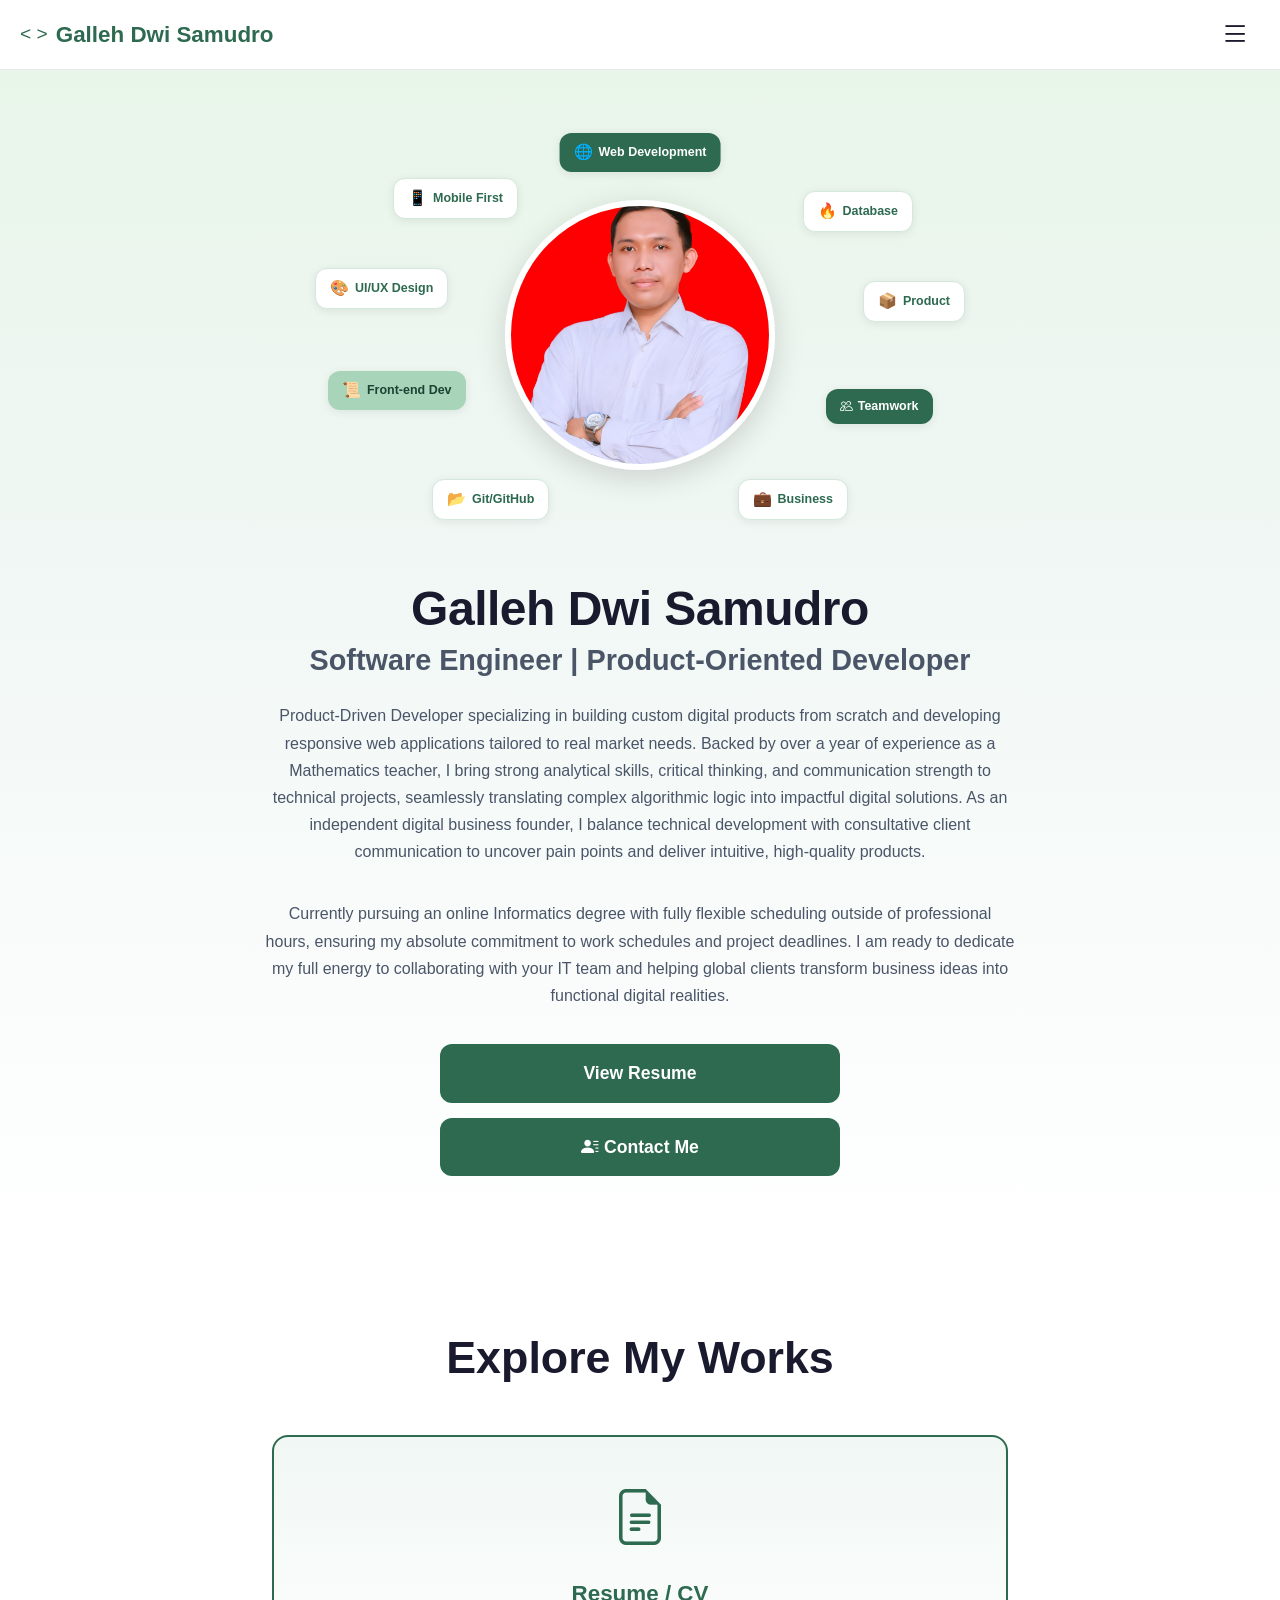
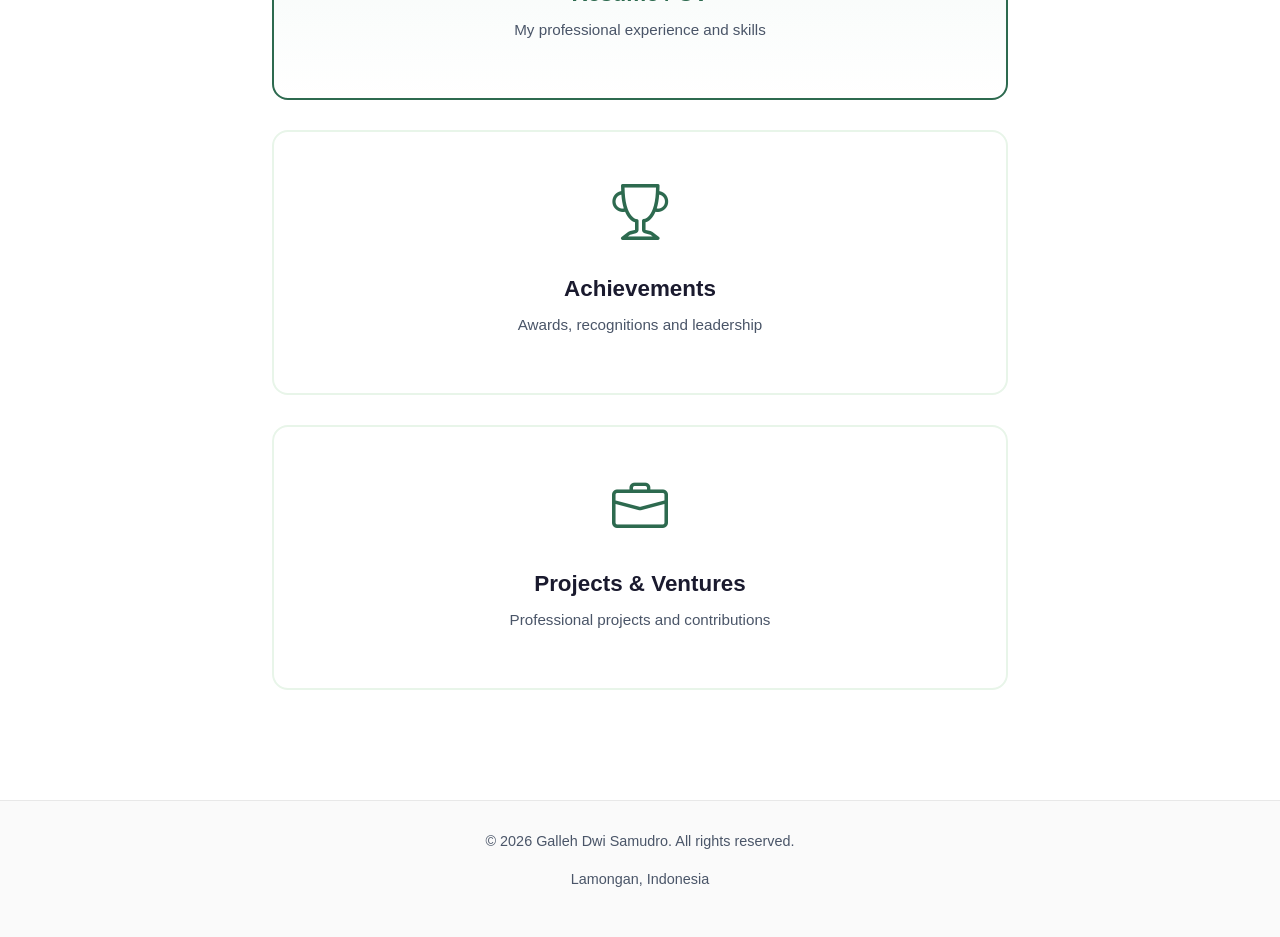
==== index.html @ 9baabf87 "adding a photo profile" ====
<!DOCTYPE html>
<html lang="en">
<head>
    <meta charset="UTF-8">
    <meta name="viewport" content="width=device-width, initial-scale=1.0">
    <title>Galleh Dwi Samudro - Software Engineer | Product-Oriented Developer</title>
    <link href="https://cdn.jsdelivr.net/npm/bootstrap@5.3.0/dist/css/bootstrap.min.css" rel="stylesheet">
    <link href="https://cdn.jsdelivr.net/npm/bootstrap-icons@1.11.0/font/bootstrap-icons.css" rel="stylesheet">
    
    <link rel="stylesheet" href="css/style.css">

    <link rel="icon" href="Assets/logodev.png">
</head>
<body>

    <nav class="navbar-custom d-flex justify-content-between align-items-center">
        <a href="index.html" class="navbar-brand-custom">
            <span class="code-icon">&lt; &gt;</span> Galleh Dwi Samudro
        </a>
        <button class="hamburger-btn" id="menuToggle" aria-label="Open menu">
            <i class="bi bi-list"></i>
        </button>
    </nav>

    <section class="hero-section">
        <div class="skill-badges-container">
            <div class="skill-badge badge-green badge-web">
                <span class="badge-icon">🌐</span> Web Development
            </div>
            <div class="skill-badge badge-white badge-mobile">
                <span class="badge-icon">📱</span> Mobile First
            </div>
            <div class="skill-badge badge-white badge-firebase">
                <span class="badge-icon">🔥</span> Database
            </div>
            <div class="skill-badge badge-white badge-uiux">
                <span class="badge-icon">🎨</span> UI/UX Design
            </div>
            <div class="skill-badge badge-white badge-product">
                <span class="badge-icon">📦</span> Product
            </div>
            <div class="skill-badge badge-light-green badge-js">
                <span class="badge-icon">📜</span> Front-end Dev
            </div>
            <div class="skill-badge badge-green badge-bootstrap">
                <span class="bi bi-people">️</span> Teamwork
            </div>
            <div class="skill-badge badge-white badge-git">
                <span class="badge-icon">📂</span> Git/GitHub
            </div>
            <div class="skill-badge badge-white badge-sales">
                <span class="badge-icon">💼</span> Business
            </div>

            <div class="profile-photo-wrapper">
                <img src="Assets/foto galleh.jpeg" 
                     alt="Galleh Dwi Samudro" 
                     class="profile-photo">
            </div>
        </div>

        <div class="hero-content">
            <h1 class="hero-name">Galleh Dwi Samudro</h1>
            <h2 class="hero-title">Software Engineer | Product-Oriented Developer</h2>
            <p class="hero-description">
                Product-Driven Developer specializing in building custom digital products from scratch and developing responsive web applications tailored to real market needs. Backed by over a year of experience as a Mathematics teacher, I bring strong analytical skills, critical thinking, and communication strength to technical projects, seamlessly translating complex algorithmic logic into impactful digital solutions.
As an independent digital business founder, I balance technical development with consultative client communication to uncover pain points and deliver intuitive, high-quality products.
</p>
<p class="hero-description"> Currently pursuing an online Informatics degree with fully flexible scheduling outside of professional hours, ensuring my absolute commitment to work schedules and project deadlines. I am ready to dedicate my full energy to collaborating with your IT team and helping global clients transform business ideas into functional digital realities.
            </p>

            <a href="cv.html" class="btn-custom-green">View Resume</a>
            <button class="btn-custom-green" onclick="openContactModal()">
                <i class="bi bi-person-lines-fill"></i> Contact Me
            </button>
        </div>
    </section>

    <section class="explore-section">
        <h2 class="explore-title">Explore My Works</h2>
        <div class="container">
            <div class="row justify-content-center">
                <div class="col-lg-8 col-md-10">
                    <a href="resume.html" class="explore-card active">
                        <i class="bi bi-file-earmark-text explore-icon"></i>
                        <h3 class="explore-card-title">Resume / CV</h3>
                        <p class="explore-card-desc">My professional experience and skills</p>
                    </a>

                    <a href="achievements.html" class="explore-card">
                        <i class="bi bi-trophy explore-icon"></i>
                        <h3 class="explore-card-title">Achievements</h3>
                        <p class="explore-card-desc">Awards, recognitions and leadership</p>
                    </a>

                    <a href="portfolio.html" class="explore-card">
                        <i class="bi bi-briefcase explore-icon"></i>
                        <h3 class="explore-card-title">Projects & Ventures</h3>
                        <p class="explore-card-desc">Professional projects and contributions</p>
                    </a>

                    <!-- <a href="side-projects.html" class="explore-card">
                        <i class="bi bi-rocket-takeoff explore-icon"></i>
                        <h3 class="explore-card-title">Side Projects</h3>
                        <p class="explore-card-desc">Personal initiatives and passion projects</p>
                    </a> -->
                </div>
            </div>
        </div>
    </section>

    <footer class="footer-custom">
        <p>&copy; 2026 Galleh Dwi Samudro. All rights reserved.</p>
        <p>Lamongan, Indonesia</p>
    </footer>

    <!-- MODAL CONTACT ME DALAM TABEL -->
    <div class="contact-modal" id="contactModal">
        <div class="contact-modal-content">
            <button class="contact-close" onclick="closeContactModal()">
                <i class="bi bi-x-lg"></i>
            </button>
            
            <div class="contact-modal-header">
                <h2 class="contact-modal-title">Get In Touch</h2>
                <p class="contact-modal-subtitle">Let's discuss your project or opportunity</p>
            </div>

            <table class="contact-table">
                <thead>
                    <tr>
                        <th>Contact Method</th>
                        <th>Contact Information</th>
                    </tr>
                </thead>
                <tbody>
                    <tr>
                        <td>
                            <i class="bi bi-envelope-fill"></i>
                            Email
                        </td>
                        <td>
                            <a href="mailto:gallehdwis7@gmail.com">
                                gallehdwis7@gmail.com
                                <i class="bi bi-box-arrow-up-right"></i>
                            </a>
                        </td>
                    </tr>
                    <tr>
                        <td>
                            <i class="bi bi-whatsapp"></i>
                            WhatsApp
                        </td>
                        <td>
                            <a href="https://wa.me/6285921367500" target="_blank">
                                +62 859-2136-7500
                                <i class="bi bi-box-arrow-up-right"></i>
                            </a>
                        </td>
                    </tr>
                    <tr>
                        <td>
                            <i class="bi bi-linkedin"></i>
                            LinkedIn
                        </td>
                        <td>
                            <a href="https://www.linkedin.com/in/galleh-dwi-samudro-49642b132" target="_blank">
                                Connect on LinkedIn
                                <i class="bi bi-box-arrow-up-right"></i>
                            </a>
                        </td>
                    </tr>
                    <tr>
                        <td>
                            <i class="bi bi-github"></i>
                            GitHub
                        </td>
                        <td>
                            <a href="https://github.com/gallehdwis" target="_blank">
                                github.com/gallehdwis
                                <i class="bi bi-box-arrow-up-right"></i>
                            </a>
                        </td>
                    </tr>
                </tbody>
            </table>

            <div class="contact-info-section">
                <div class="contact-info-item">
                    <i class="bi bi-clock-history"></i>
                    <div>
                        <strong>Response Time:</strong> Usually within 1-2 hours
                    </div>
                </div>
                <div class="contact-info-item">
                    <i class="bi bi-chat-dots"></i>
                    <div>
                        I'm open to freelance projects, collaborations, and full-time opportunities
                    </div>
                </div>
            </div>
        </div>
    </div>

    <div class="menu-overlay" id="menuOverlay">
        <div class="menu-header">
            <a href="index.html" class="navbar-brand-custom">
                <span class="code-icon">&lt; &gt;</span> Galleh Dwi Samudro
            </a>
            <button class="menu-close-btn" id="menuClose" aria-label="Close menu">
                <i class="bi bi-x-lg"></i>
            </button>
        </div>

        <ul class="menu-list">
            <li><a href="index.html">Home</a></li>
            <li><a href="cv.html">Resume</a></li>
            <li><a href="achievements.html">Achievements</a></li>
            <li><a href="portfolio.html">Projects & Ventures</a></li>
            <!-- <li><a href="side-projects.html">Side Projects</a></li> -->
        </ul>

        <button class="menu-consultation-btn" onclick="openContactModal(); document.getElementById('menuOverlay').classList.remove('active');">
            <i class="bi bi-person-lines-fill"></i> Contact Me
        </button>

        <hr class="menu-divider">

        <p class="menu-more-label">More</p>
        <ul class="menu-more-list">
            <li><a href="https://github.com/gallehdwis" target="_blank">GitHub</a></li>
            <li><a href="https://www.linkedin.com/in/galleh-dwi-samudro-49642b132" target="_blank">LinkedIn</a></li>
            <li><a href="#" onclick="openContactModal(); document.getElementById('menuOverlay').classList.remove('active');">Get In Touch</a></li>
        </ul>
    </div>

    <script>
        // Contact Modal Functions
        function openContactModal() {
            document.getElementById('contactModal').classList.add('active');
            document.body.style.overflow = 'hidden';
        }

        function closeContactModal() {
            document.getElementById('contactModal').classList.remove('active');
            document.body.style.overflow = '';
        }

        // Close modal when clicking outside
        document.getElementById('contactModal').addEventListener('click', function(e) {
            if (e.target === this) {
                closeContactModal();
            }
        });

        // Close modal with ESC key
        document.addEventListener('keydown', function(e) {
            if (e.key === 'Escape') {
                closeContactModal();
            }
        });

        // Menu Toggle
        const menuToggle = document.getElementById('menuToggle');
        const menuClose = document.getElementById('menuClose');
        const menuOverlay = document.getElementById('menuOverlay');

        menuToggle.addEventListener('click', function() {
            menuOverlay.classList.add('active');
            document.body.style.overflow = 'hidden';
        });

        menuClose.addEventListener('click', function() {
            menuOverlay.classList.remove('active');
            document.body.style.overflow = '';
        });

        document.querySelectorAll('.menu-list a, .menu-more-list a').forEach(function(link) {
            link.addEventListener('click', function() {
                menuOverlay.classList.remove('active');
                document.body.style.overflow = '';
            });
        });
    </script>

    <script src="https://cdn.jsdelivr.net/npm/bootstrap@5.3.0/dist/js/bootstrap.bundle.min.js"></script>
</body>
</html>
---- css/style.css ----
:root {
            --primary-green: #2d6a4f;
            --dark-green: #1b4332;
            --light-green: #a8d5ba;
            --bg-light: #f0f7f4;
            --text-dark: #1a1a2e;
            --text-muted: #4a5568;
        }

        * {
            margin: 0;
            padding: 0;
            box-sizing: border-box;
        }

        body {
            font-family: 'Segoe UI', Tahoma, Geneva, Verdana, sans-serif;
            background-color: #ffffff;
            overflow-x: hidden;
        }

        .navbar-custom {
            background-color: #ffffff;
            padding: 15px 20px;
            position: sticky;
            top: 0;
            z-index: 1000;
            border-bottom: 1px solid #e8e8e8;
        }

        .navbar-brand-custom {
            font-size: 1.4rem;
            font-weight: 700;
            color: var(--primary-green) !important;
            text-decoration: none;
            display: flex;
            align-items: center;
            gap: 8px;
        }

        .navbar-brand-custom .code-icon {
            color: var(--primary-green);
            font-weight: 300;
            font-size: 1.2rem;
        }

        .hamburger-btn {
            background: none;
            border: none;
            font-size: 1.8rem;
            color: var(--text-dark);
            cursor: pointer;
            padding: 5px 10px;
            line-height: 1;
        }

        .hamburger-btn:hover {
            color: var(--primary-green);
        }

        .hero-section {
            background: linear-gradient(180deg, #e8f5e9 0%, #f0f7f4 40%, #ffffff 100%);
            padding: 40px 20px 60px;
            position: relative;
            overflow: hidden;
        }

        .skill-badges-container {
            position: relative;
            max-width: 650px;
            margin: 0 auto;
            height: 450px;
        }

        .skill-badge {
            position: absolute;
            display: flex;
            align-items: center;
            gap: 6px;
            padding: 8px 14px;
            border-radius: 12px;
            font-size: 0.78rem;
            font-weight: 600;
            white-space: nowrap;
            box-shadow: 0 2px 10px rgba(0,0,0,0.08);
            transition: transform 0.3s ease;
            z-index: 2;
        }

        .skill-badge:hover {
            transform: scale(1.05);
        }

        .skill-badge .badge-icon {
            font-size: 0.95rem;
        }

        .badge-green {
            background-color: var(--primary-green);
            color: #ffffff;
        }

        .badge-white {
            background-color: #ffffff;
            color: var(--primary-green);
            border: 1px solid #d4e8dc;
        }

        .badge-light-green {
            background-color: #a8d5ba;
            color: var(--dark-green);
        }

        .badge-web { top: 5%; left: 50%; transform: translateX(-50%); }
        .badge-mobile { top: 15%; left: 12%; }
        .badge-firebase { top: 18%; right: 8%; }
        .badge-uiux { top: 35%; left: 0%; }
        .badge-product { top: 38%; right: 0%; }
        .badge-js { top: 58%; left: 2%; }
        .badge-bootstrap { top: 62%; right: 5%; }
        .badge-git { top: 82%; left: 18%; }
        .badge-sales { top: 82%; right: 18%; }

        .profile-photo-wrapper {
            position: absolute;
            top: 50%;
            left: 50%;
            transform: translate(-50%, -50%);
            z-index: 3;
        }

        .profile-photo {
            width: 270px;
            height: 270px;
            border-radius: 50%;
            object-fit: cover;
            border: 6px solid #ffffff;
            box-shadow: 0 8px 30px rgba(0,0,0,0.15);
        }

        .hero-content {
            text-align: center;
            margin-top: 20px;
            position: relative;
            z-index: 5;
        }

        .hero-name {
            font-size: 2.5rem;
            font-weight: 800;
            color: var(--text-dark);
            margin-bottom: 5px;
            letter-spacing: -0.5px;
        }

        .hero-title {
            font-size: 1.5rem;
            font-weight: 600;
            color: var(--text-muted);
            margin-bottom: 25px;
        }

        .hero-description {
            font-size: 1rem;
            color: var(--text-muted);
            line-height: 1.7;
            max-width: 750px;
            margin: 0 auto 35px;
            text-align: center;
        }

        .btn-custom-green {
            background-color: var(--primary-green);
            color: #ffffff;
            border: none;
            padding: 16px 40px;
            font-size: 1.1rem;
            font-weight: 600;
            border-radius: 12px;
            width: 100%;
            max-width: 400px;
            transition: all 0.3s ease;
            display: block;
            margin: 0 auto 15px;
            text-decoration: none;
            text-align: center;
            cursor: pointer;
        }

        .btn-custom-green:hover {
            background-color: var(--dark-green);
            color: #ffffff;
            transform: translateY(-2px);
            box-shadow: 0 4px 15px rgba(45, 106, 79, 0.3);
        }

        .explore-section {
            padding: 80px 20px;
            background-color: #ffffff;
        }

        .explore-title {
            text-align: center;
            font-size: 2.5rem;
            font-weight: 800;
            color: var(--text-dark);
            margin-bottom: 50px;
        }

        .explore-card {
            background: #ffffff;
            border: 2px solid #e8f5e9;
            border-radius: 16px;
            padding: 40px 30px;
            text-align: center;
            text-decoration: none;
            transition: all 0.3s ease;
            display: block;
            margin-bottom: 30px;
        }

        .explore-card:hover {
            border-color: var(--primary-green);
            transform: translateY(-5px);
            box-shadow: 0 10px 30px rgba(45, 106, 79, 0.15);
        }

        .explore-card.active {
            border-color: var(--primary-green);
            background: linear-gradient(180deg, #f0f7f4 0%, #ffffff 100%);
        }

        .explore-icon {
            font-size: 3.5rem;
            color: var(--primary-green);
            margin-bottom: 20px;
            display: block;
        }

        .explore-card-title {
            font-size: 1.4rem;
            font-weight: 700;
            color: var(--text-dark);
            margin-bottom: 10px;
        }

        .explore-card.active .explore-card-title {
            color: var(--primary-green);
        }

        .explore-card-desc {
            font-size: 0.95rem;
            color: var(--text-muted);
            line-height: 1.6;
        }

        .footer-custom {
            text-align: center;
            padding: 30px 20px;
            color: var(--text-muted);
            font-size: 0.9rem;
            border-top: 1px solid #e8e8e8;
            background-color: #fafafa;
        }

        /* INI CSSKU MODAL TABLE */
        .contact-modal {
            display: none;
            position: fixed;
            top: 0;
            left: 0;
            width: 100%;
            height: 100%;
            background: rgba(0, 0, 0, 0.7);
            z-index: 3000;
            justify-content: center;
            align-items: center;
            padding: 20px;
            backdrop-filter: blur(5px);
        }

        .contact-modal.active {
            display: flex;
        }

        .contact-modal-content {
            background: white;
            border-radius: 20px;
            padding: 40px;
            max-width: 700px;
            width: 100%;
            max-height: 90vh;
            overflow-y: auto;
            position: relative;
            animation: modalSlideIn 0.3s ease;
            box-shadow: 0 20px 60px rgba(0,0,0,0.3);
        }

        @keyframes modalSlideIn {
            from {
                opacity: 0;
                transform: translateY(-50px);
            }
            to {
                opacity: 1;
                transform: translateY(0);
            }
        }

        .contact-modal-header {
            text-align: center;
            margin-bottom: 35px;
            padding-bottom: 20px;
            border-bottom: 3px solid var(--light-green);
        }

        .contact-modal-title {
            font-size: 2.2rem;
            font-weight: 800;
            color: var(--primary-green);
            margin-bottom: 10px;
        }

        .contact-modal-subtitle {
            color: var(--text-muted);
            font-size: 1.1rem;
        }

        .contact-close {
            position: absolute;
            top: 20px;
            right: 20px;
            background: var(--bg-light);
            border: none;
            width: 45px;
            height: 45px;
            border-radius: 50%;
            font-size: 1.5rem;
            color: var(--text-dark);
            cursor: pointer;
            transition: all 0.3s ease;
            display: flex;
            align-items: center;
            justify-content: center;
        }

        .contact-close:hover {
            background: var(--primary-green);
            color: white;
            transform: rotate(90deg);
        }

        /* CONTACME STYLING */
        .contact-table {
            width: 100%;
            border-collapse: collapse;
            margin: 25px 0;
            background: white;
            border-radius: 12px;
            overflow: hidden;
            box-shadow: 0 2px 10px rgba(0,0,0,0.05);
        }

        .contact-table thead {
            background: linear-gradient(135deg, var(--primary-green) 0%, var(--dark-green) 100%);
            color: white;
        }

        .contact-table thead th {
            padding: 18px 15px;
            text-align: left;
            font-weight: 700;
            font-size: 1.05rem;
        }

        .contact-table thead th:first-child {
            width: 35%;
            padding-left: 25px;
        }

        .contact-table tbody tr {
            border-bottom: 2px solid var(--light-green);
            transition: all 0.3s ease;
        }

        .contact-table tbody tr:last-child {
            border-bottom: none;
        }

        .contact-table tbody tr:hover {
            background-color: var(--bg-light);
            transform: translateX(5px);
        }

        .contact-table td {
            padding: 20px 15px;
            vertical-align: middle;
            font-size: 1rem;
        }

        .contact-table td:first-child {
            padding-left: 25px;
            font-weight: 600;
            color: var(--primary-green);
            display: flex;
            align-items: center;
            gap: 12px;
        }

        .contact-table td:last-child {
            padding-right: 25px;
            word-break: break-all;
        }

        .contact-table td i {
            font-size: 1.3rem;
            width: 25px;
        }

        .contact-table a {
            color: var(--primary-green);
            text-decoration: none;
            font-weight: 600;
            display: inline-flex;
            align-items: center;
            gap: 8px;
            transition: all 0.3s ease;
        }

        .contact-table a:hover {
            color: var(--dark-green);
        }

        .contact-table a:hover i {
            transform: translate(3px, -3px);
        }

        .contact-info-section {
            margin-top: 30px;
            padding: 25px;
            background: var(--bg-light);
            border-radius: 12px;
            border-left: 5px solid var(--primary-green);
        }

        .contact-info-item {
            display: flex;
            align-items: center;
            gap: 12px;
            margin-bottom: 15px;
            color: var(--text-muted);
            font-size: 1.05rem;
        }

        .contact-info-item:last-child {
            margin-bottom: 0;
        }

        .contact-info-item i {
            color: var(--primary-green);
            font-size: 1.3rem;
        }

        .contact-info-item strong {
            color: var(--text-dark);
        }

        .menu-overlay {
            position: fixed;
            top: 0;
            left: 0;
            width: 100%;
            height: 100%;
            background-color: rgba(255, 255, 255, 0.97);
            z-index: 2000;
            transform: translateY(-100%);
            transition: transform 0.4s cubic-bezier(0.4, 0, 0.2, 1);
            overflow-y: auto;
        }

        .menu-overlay.active {
            transform: translateY(0);
        }

        .menu-header {
            display: flex;
            justify-content: space-between;
            align-items: center;
            padding: 15px 20px;
            border-bottom: 1px solid #e8e8e8;
            background: #fff;
            position: sticky;
            top: 0;
            z-index: 10;
        }

        .menu-close-btn {
            background: #f0f0f0;
            border: none;
            width: 40px;
            height: 40px;
            border-radius: 10px;
            font-size: 1.3rem;
            cursor: pointer;
            display: flex;
            align-items: center;
            justify-content: center;
            transition: background 0.3s;
        }

        .menu-close-btn:hover {
            background: #e0e0e0;
        }

        .menu-list {
            list-style: none;
            padding: 20px 25px;
            margin: 0;
        }

        .menu-list li {
            margin-bottom: 5px;
        }

        .menu-list li a {
            text-decoration: none;
            color: var(--text-dark);
            font-size: 1.15rem;
            font-weight: 500;
            padding: 12px 15px;
            display: block;
            border-radius: 10px;
            transition: all 0.2s ease;
        }

        .menu-list li a:hover {
            background-color: var(--bg-light);
            color: var(--primary-green);
        }

        .menu-consultation-btn {
            display: inline-flex;
            align-items: center;
            gap: 10px;
            background-color: var(--primary-green);
            color: #ffffff !important;
            padding: 14px 28px !important;
            border-radius: 12px !important;
            font-weight: 600 !important;
            font-size: 1.1rem !important;
            margin: 10px 25px 20px;
            text-decoration: none;
            transition: all 0.3s ease;
        }

        .menu-consultation-btn:hover {
            background-color: var(--dark-green) !important;
            color: #ffffff !important;
        }

        .menu-divider {
            border: none;
            border-top: 1px solid #e0e0e0;
            margin: 10px 25px 20px;
        }

        .menu-more-label {
            font-size: 0.9rem;
            color: #999;
            font-weight: 600;
            padding: 0 25px 10px;
            text-transform: uppercase;
            letter-spacing: 0.5px;
        }

        .menu-more-list {
            list-style: none;
            padding: 0 25px 20px;
            margin: 0;
        }

        .menu-more-list li a {
            font-size: 1.05rem;
            color: var(--text-muted);
            padding: 10px 15px;
        }

        @media (max-width: 576px) {
            .hero-name {
                font-size: 1.8rem;
            }
            .hero-title {
                font-size: 1.2rem;
            }
            .explore-title {
                font-size: 1.8rem;
            }
            .skill-badges-container {
                height: 380px;
            }
            .profile-photo {
                width: 220px;
                height: 220px;
            }
            .skill-badge {
                padding: 6px 10px;
                font-size: 0.7rem;
            }
            .contact-modal-content {
                padding: 30px 20px;
            }
            .contact-table thead th,
            .contact-table td {
                padding: 15px 10px;
                font-size: 0.9rem;
            }
            .contact-table td:first-child {
                padding-left: 15px;
            }
            .contact-table td:last-child {
                padding-right: 15px;
            }
        }

        @media (min-width: 768px) {
            .hero-name {
                font-size: 3rem;
            }
            .hero-title {
                font-size: 1.8rem;
            }
            .explore-title {
                font-size: 2.8rem;
            }
        }
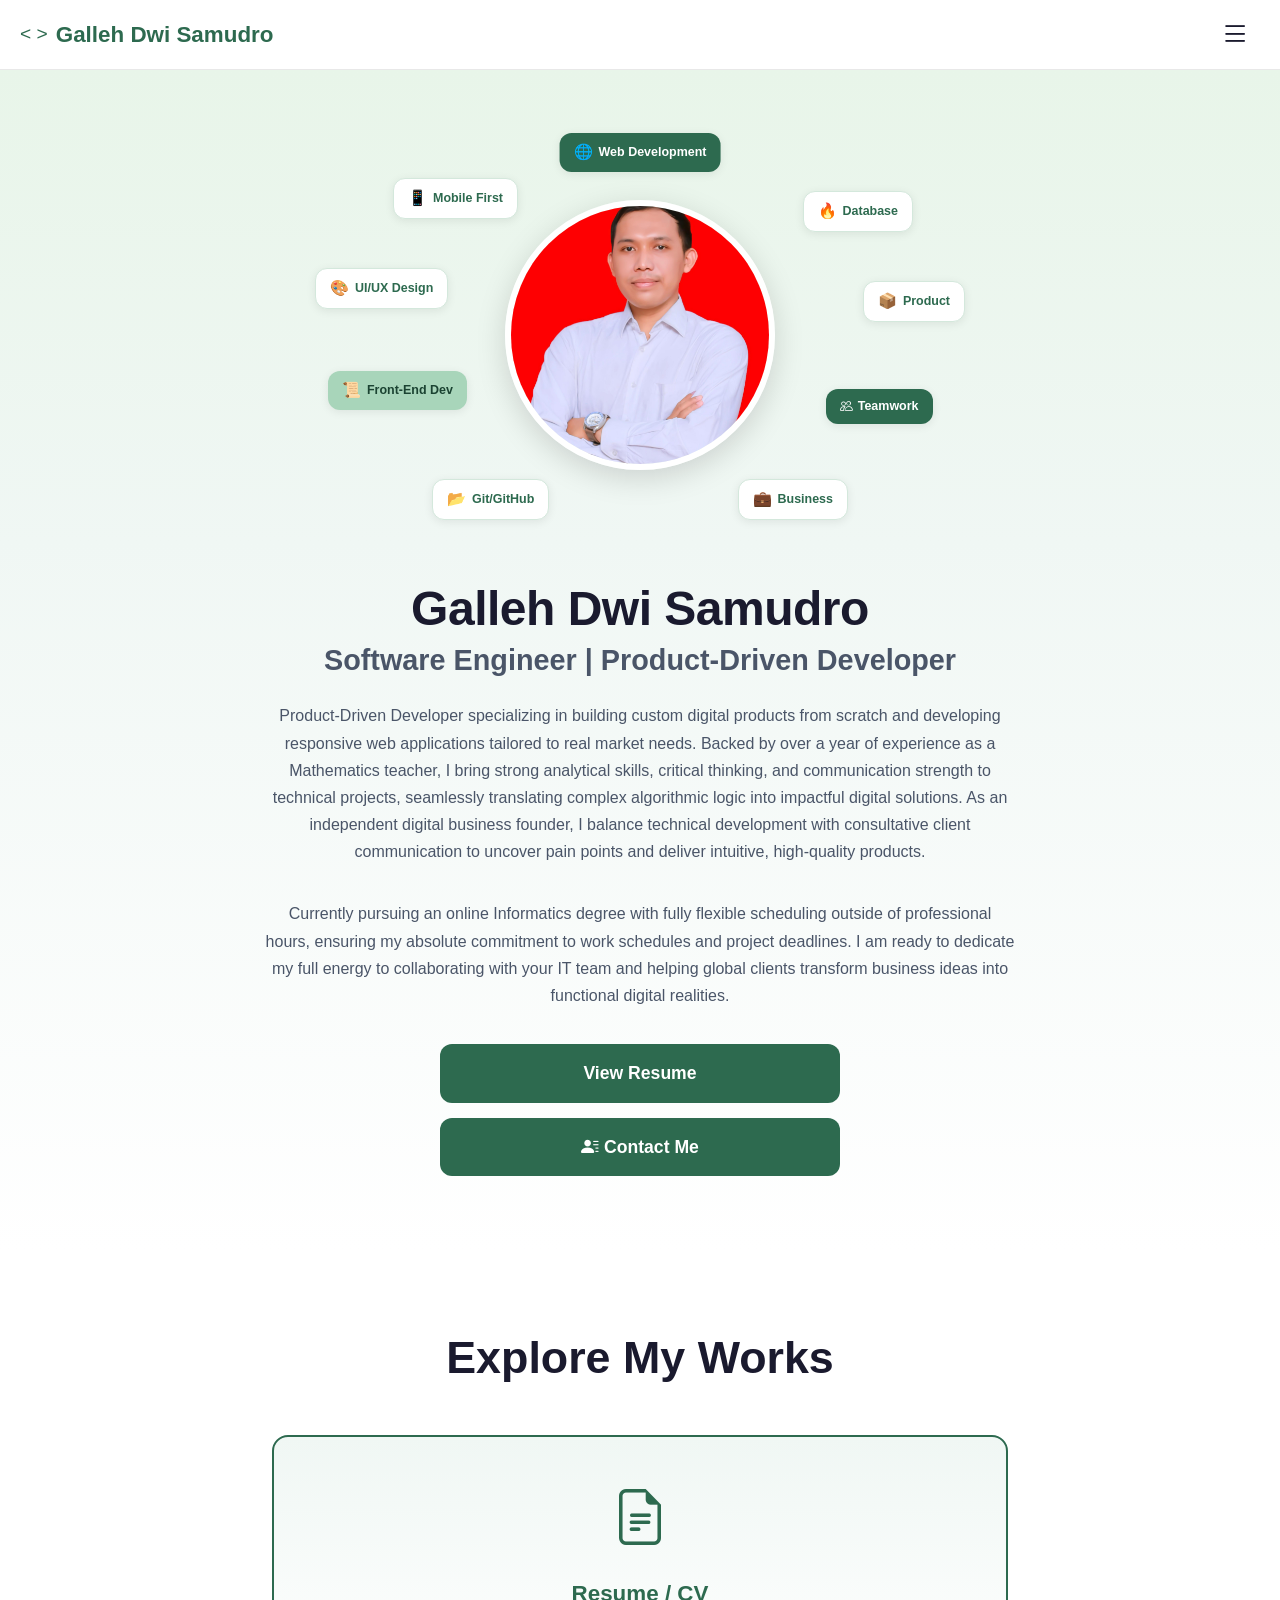
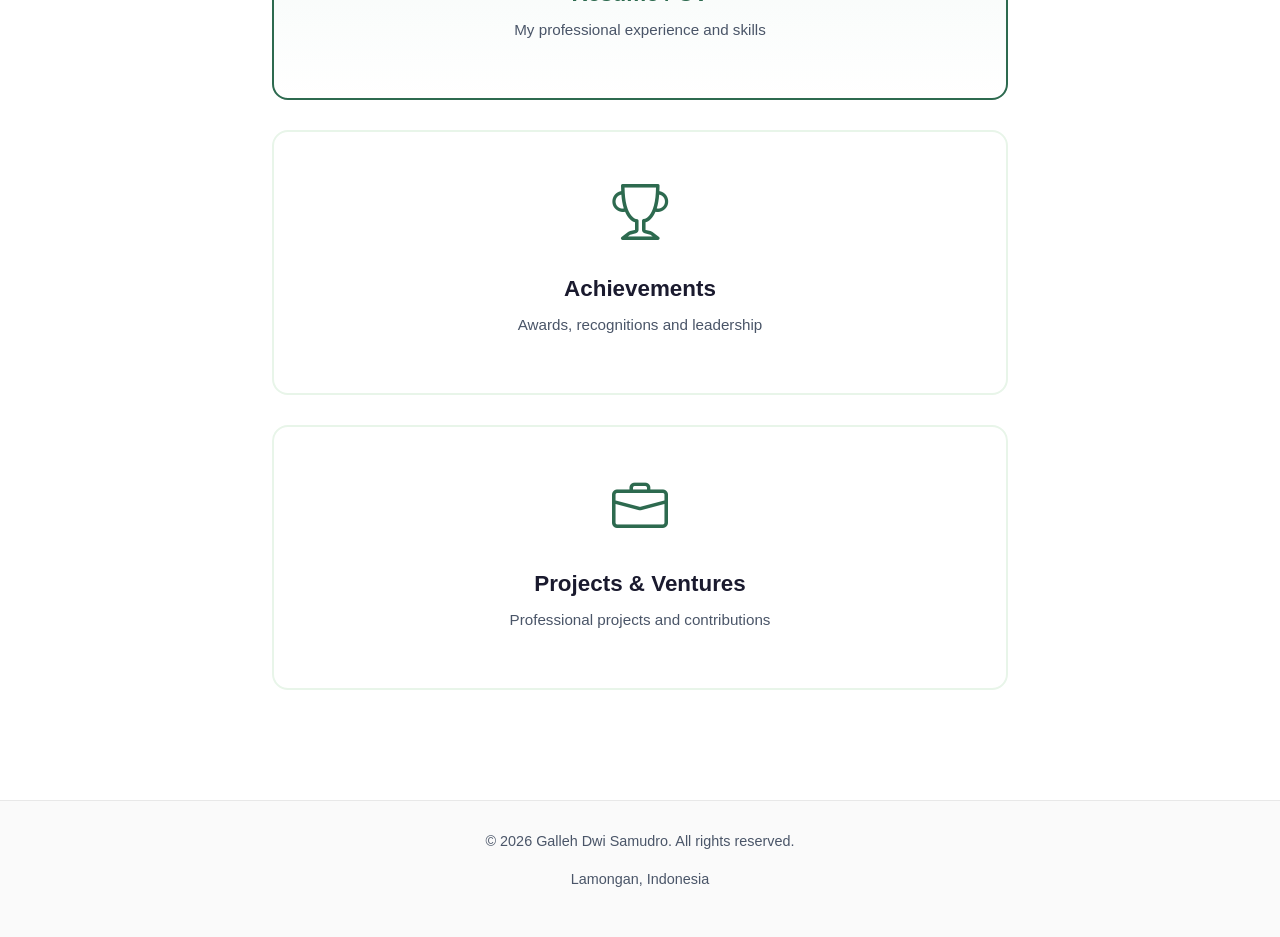
==== commit 0a35228b: "adding porjects" ====
--- a/index.html
+++ b/index.html
@@ -3,9 +3,10 @@
 <head>
     <meta charset="UTF-8">
     <meta name="viewport" content="width=device-width, initial-scale=1.0">
-    <title>Galleh Dwi Samudro - Software Engineer | Product-Oriented Developer</title>
+    <title>Galleh Dwi Samudro - Software Engineer | Product-Driven Developer</title>
     <link href="https://cdn.jsdelivr.net/npm/bootstrap@5.3.0/dist/css/bootstrap.min.css" rel="stylesheet">
     <link href="https://cdn.jsdelivr.net/npm/bootstrap-icons@1.11.0/font/bootstrap-icons.css" rel="stylesheet">
+    
     
     <link rel="stylesheet" href="css/style.css">
 
@@ -40,7 +41,7 @@
                 <span class="badge-icon">📦</span> Product
             </div>
             <div class="skill-badge badge-light-green badge-js">
-                <span class="badge-icon">📜</span> Front-end Dev
+                <span class="badge-icon">📜</span> Front-End Dev
             </div>
             <div class="skill-badge badge-green badge-bootstrap">
                 <span class="bi bi-people">️</span> Teamwork
@@ -61,7 +62,7 @@
 
         <div class="hero-content">
             <h1 class="hero-name">Galleh Dwi Samudro</h1>
-            <h2 class="hero-title">Software Engineer | Product-Oriented Developer</h2>
+            <h2 class="hero-title">Software Engineer | Product-Driven Developer</h2>
             <p class="hero-description">
                 Product-Driven Developer specializing in building custom digital products from scratch and developing responsive web applications tailored to real market needs. Backed by over a year of experience as a Mathematics teacher, I bring strong analytical skills, critical thinking, and communication strength to technical projects, seamlessly translating complex algorithmic logic into impactful digital solutions.
 As an independent digital business founder, I balance technical development with consultative client communication to uncover pain points and deliver intuitive, high-quality products.
@@ -69,7 +70,7 @@
 <p class="hero-description"> Currently pursuing an online Informatics degree with fully flexible scheduling outside of professional hours, ensuring my absolute commitment to work schedules and project deadlines. I am ready to dedicate my full energy to collaborating with your IT team and helping global clients transform business ideas into functional digital realities.
             </p>
 
-            <a href="cv.html" class="btn-custom-green">View Resume</a>
+            <a href="resume.html" class="btn-custom-green">View Resume</a>
             <button class="btn-custom-green" onclick="openContactModal()">
                 <i class="bi bi-person-lines-fill"></i> Contact Me
             </button>
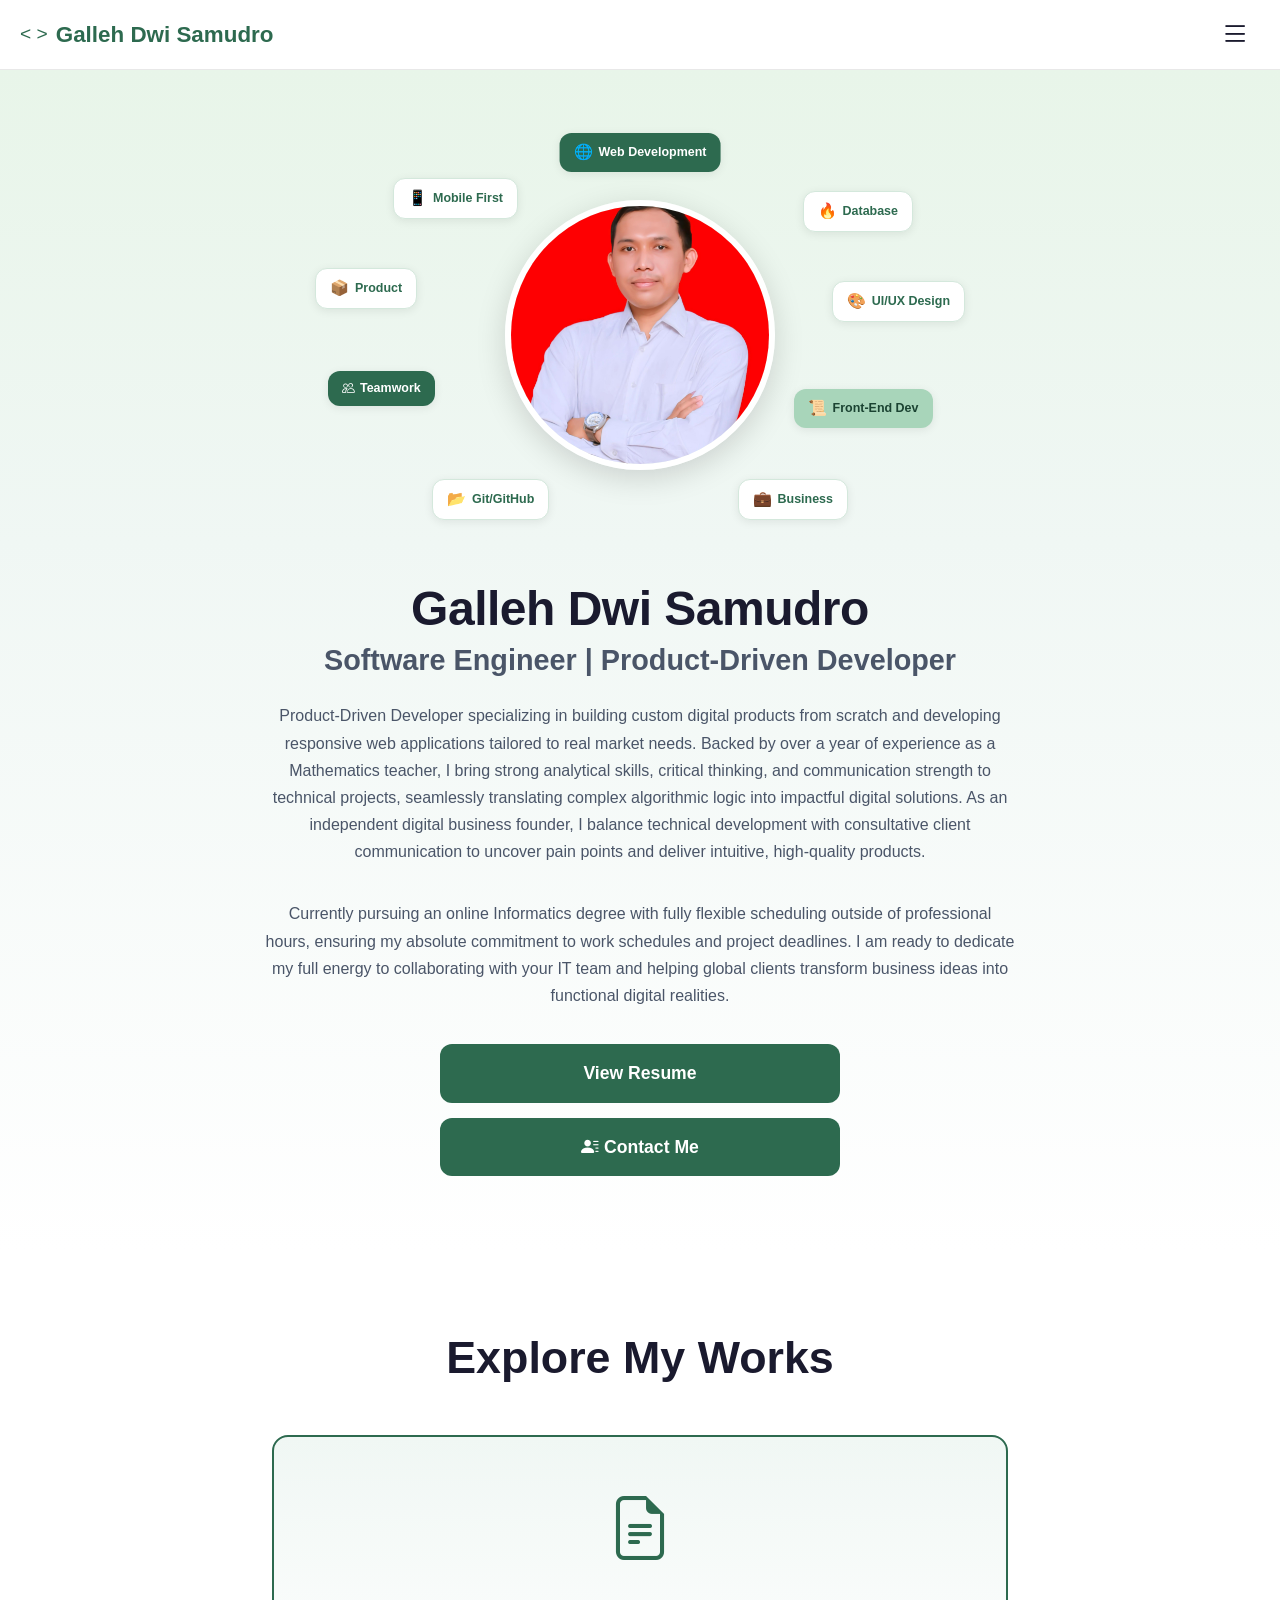
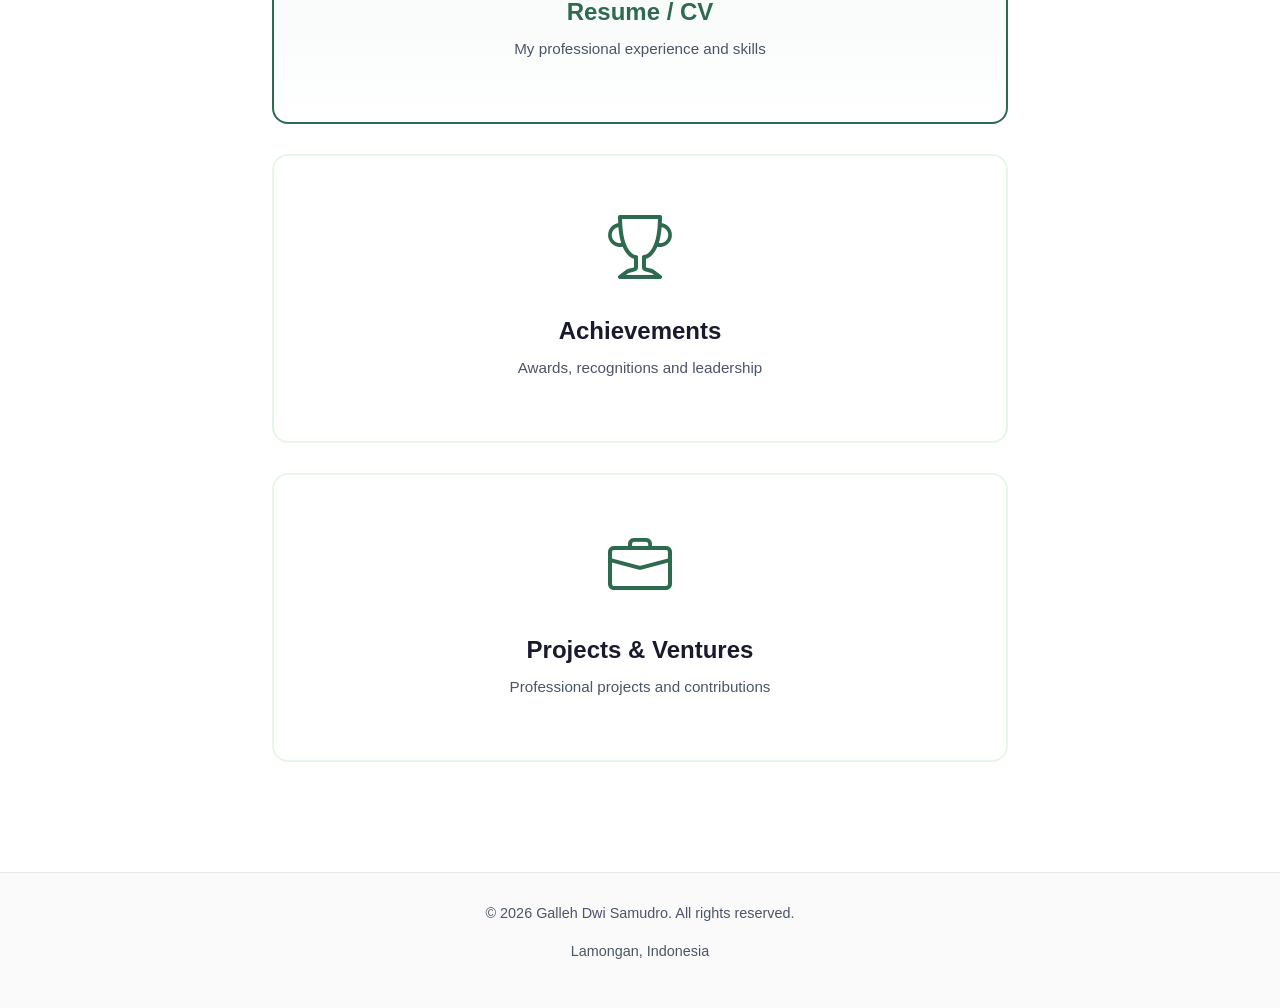
==== commit 91b7d3cd: "change position of skill badge and fixing mobile responsive" ====
--- a/index.html
+++ b/index.html
@@ -34,18 +34,23 @@
             <div class="skill-badge badge-white badge-firebase">
                 <span class="badge-icon">🔥</span> Database
             </div>
+            
+            <div class="skill-badge badge-white badge-product">
+                <span class="badge-icon">📦</span> Product
+            </div>
+
             <div class="skill-badge badge-white badge-uiux">
                 <span class="badge-icon">🎨</span> UI/UX Design
             </div>
-            <div class="skill-badge badge-white badge-product">
-                <span class="badge-icon">📦</span> Product
-            </div>
+            
+            <div class="skill-badge badge-green badge-teamwork">
+                <span class="bi bi-people">️</span> Teamwork
+            </div>
+
             <div class="skill-badge badge-light-green badge-js">
                 <span class="badge-icon">📜</span> Front-End Dev
             </div>
-            <div class="skill-badge badge-green badge-bootstrap">
-                <span class="bi bi-people">️</span> Teamwork
-            </div>
+
             <div class="skill-badge badge-white badge-git">
                 <span class="badge-icon">📂</span> Git/GitHub
             </div>
@@ -94,7 +99,7 @@
                         <p class="explore-card-desc">Awards, recognitions and leadership</p>
                     </a>
 
-                    <a href="portfolio.html" class="explore-card">
+                    <a href="portofolio.html" class="explore-card">
                         <i class="bi bi-briefcase explore-icon"></i>
                         <h3 class="explore-card-title">Projects & Ventures</h3>
                         <p class="explore-card-desc">Professional projects and contributions</p>
@@ -215,9 +220,9 @@
 
         <ul class="menu-list">
             <li><a href="index.html">Home</a></li>
-            <li><a href="cv.html">Resume</a></li>
+            <li><a href="resume.html">Resume</a></li>
             <li><a href="achievements.html">Achievements</a></li>
-            <li><a href="portfolio.html">Projects & Ventures</a></li>
+            <li><a href="portofolio.html">Projects & Ventures</a></li>
             <!-- <li><a href="side-projects.html">Side Projects</a></li> -->
         </ul>
 
--- a/css/style.css
+++ b/css/style.css
@@ -1,637 +1,1083 @@
-
-        :root {
-            --primary-green: #2d6a4f;
-            --dark-green: #1b4332;
-            --light-green: #a8d5ba;
-            --bg-light: #f0f7f4;
-            --text-dark: #1a1a2e;
-            --text-muted: #4a5568;
-        }
-
-        * {
-            margin: 0;
-            padding: 0;
-            box-sizing: border-box;
-        }
-
-        body {
-            font-family: 'Segoe UI', Tahoma, Geneva, Verdana, sans-serif;
-            background-color: #ffffff;
-            overflow-x: hidden;
-        }
-
-        .navbar-custom {
-            background-color: #ffffff;
-            padding: 15px 20px;
-            position: sticky;
-            top: 0;
-            z-index: 1000;
-            border-bottom: 1px solid #e8e8e8;
-        }
-
-        .navbar-brand-custom {
-            font-size: 1.4rem;
-            font-weight: 700;
-            color: var(--primary-green) !important;
-            text-decoration: none;
-            display: flex;
-            align-items: center;
-            gap: 8px;
-        }
-
-        .navbar-brand-custom .code-icon {
-            color: var(--primary-green);
-            font-weight: 300;
-            font-size: 1.2rem;
-        }
-
-        .hamburger-btn {
-            background: none;
-            border: none;
-            font-size: 1.8rem;
-            color: var(--text-dark);
-            cursor: pointer;
-            padding: 5px 10px;
-            line-height: 1;
-        }
-
-        .hamburger-btn:hover {
-            color: var(--primary-green);
-        }
-
-        .hero-section {
-            background: linear-gradient(180deg, #e8f5e9 0%, #f0f7f4 40%, #ffffff 100%);
-            padding: 40px 20px 60px;
-            position: relative;
-            overflow: hidden;
-        }
-
-        .skill-badges-container {
-            position: relative;
-            max-width: 650px;
-            margin: 0 auto;
-            height: 450px;
-        }
-
-        .skill-badge {
-            position: absolute;
-            display: flex;
-            align-items: center;
-            gap: 6px;
-            padding: 8px 14px;
-            border-radius: 12px;
-            font-size: 0.78rem;
-            font-weight: 600;
-            white-space: nowrap;
-            box-shadow: 0 2px 10px rgba(0,0,0,0.08);
-            transition: transform 0.3s ease;
-            z-index: 2;
-        }
-
-        .skill-badge:hover {
-            transform: scale(1.05);
-        }
-
-        .skill-badge .badge-icon {
-            font-size: 0.95rem;
-        }
-
-        .badge-green {
-            background-color: var(--primary-green);
-            color: #ffffff;
-        }
-
-        .badge-white {
-            background-color: #ffffff;
-            color: var(--primary-green);
-            border: 1px solid #d4e8dc;
-        }
-
-        .badge-light-green {
-            background-color: #a8d5ba;
-            color: var(--dark-green);
-        }
-
-        .badge-web { top: 5%; left: 50%; transform: translateX(-50%); }
-        .badge-mobile { top: 15%; left: 12%; }
-        .badge-firebase { top: 18%; right: 8%; }
-        .badge-uiux { top: 35%; left: 0%; }
-        .badge-product { top: 38%; right: 0%; }
-        .badge-js { top: 58%; left: 2%; }
-        .badge-bootstrap { top: 62%; right: 5%; }
-        .badge-git { top: 82%; left: 18%; }
-        .badge-sales { top: 82%; right: 18%; }
-
-        .profile-photo-wrapper {
-            position: absolute;
-            top: 50%;
-            left: 50%;
-            transform: translate(-50%, -50%);
-            z-index: 3;
-        }
-
-        .profile-photo {
-            width: 270px;
-            height: 270px;
-            border-radius: 50%;
-            object-fit: cover;
-            border: 6px solid #ffffff;
-            box-shadow: 0 8px 30px rgba(0,0,0,0.15);
-        }
-
-        .hero-content {
-            text-align: center;
-            margin-top: 20px;
-            position: relative;
-            z-index: 5;
-        }
-
-        .hero-name {
-            font-size: 2.5rem;
-            font-weight: 800;
-            color: var(--text-dark);
-            margin-bottom: 5px;
-            letter-spacing: -0.5px;
-        }
-
-        .hero-title {
-            font-size: 1.5rem;
-            font-weight: 600;
-            color: var(--text-muted);
-            margin-bottom: 25px;
-        }
-
-        .hero-description {
-            font-size: 1rem;
-            color: var(--text-muted);
-            line-height: 1.7;
-            max-width: 750px;
-            margin: 0 auto 35px;
-            text-align: center;
-        }
-
-        .btn-custom-green {
-            background-color: var(--primary-green);
-            color: #ffffff;
-            border: none;
-            padding: 16px 40px;
-            font-size: 1.1rem;
-            font-weight: 600;
-            border-radius: 12px;
-            width: 100%;
-            max-width: 400px;
-            transition: all 0.3s ease;
-            display: block;
-            margin: 0 auto 15px;
-            text-decoration: none;
-            text-align: center;
-            cursor: pointer;
-        }
-
-        .btn-custom-green:hover {
-            background-color: var(--dark-green);
-            color: #ffffff;
-            transform: translateY(-2px);
-            box-shadow: 0 4px 15px rgba(45, 106, 79, 0.3);
-        }
-
-        .explore-section {
-            padding: 80px 20px;
-            background-color: #ffffff;
-        }
-
-        .explore-title {
-            text-align: center;
-            font-size: 2.5rem;
-            font-weight: 800;
-            color: var(--text-dark);
-            margin-bottom: 50px;
-        }
-
-        .explore-card {
-            background: #ffffff;
-            border: 2px solid #e8f5e9;
-            border-radius: 16px;
-            padding: 40px 30px;
-            text-align: center;
-            text-decoration: none;
-            transition: all 0.3s ease;
-            display: block;
-            margin-bottom: 30px;
-        }
-
-        .explore-card:hover {
-            border-color: var(--primary-green);
-            transform: translateY(-5px);
-            box-shadow: 0 10px 30px rgba(45, 106, 79, 0.15);
-        }
-
-        .explore-card.active {
-            border-color: var(--primary-green);
-            background: linear-gradient(180deg, #f0f7f4 0%, #ffffff 100%);
-        }
-
-        .explore-icon {
-            font-size: 3.5rem;
-            color: var(--primary-green);
-            margin-bottom: 20px;
-            display: block;
-        }
-
-        .explore-card-title {
-            font-size: 1.4rem;
-            font-weight: 700;
-            color: var(--text-dark);
-            margin-bottom: 10px;
-        }
-
-        .explore-card.active .explore-card-title {
-            color: var(--primary-green);
-        }
-
-        .explore-card-desc {
-            font-size: 0.95rem;
-            color: var(--text-muted);
-            line-height: 1.6;
-        }
-
-        .footer-custom {
-            text-align: center;
-            padding: 30px 20px;
-            color: var(--text-muted);
-            font-size: 0.9rem;
-            border-top: 1px solid #e8e8e8;
-            background-color: #fafafa;
-        }
-
-        /* INI CSSKU MODAL TABLE */
-        .contact-modal {
-            display: none;
-            position: fixed;
-            top: 0;
-            left: 0;
-            width: 100%;
-            height: 100%;
-            background: rgba(0, 0, 0, 0.7);
-            z-index: 3000;
-            justify-content: center;
-            align-items: center;
-            padding: 20px;
-            backdrop-filter: blur(5px);
-        }
-
-        .contact-modal.active {
-            display: flex;
-        }
-
-        .contact-modal-content {
-            background: white;
-            border-radius: 20px;
-            padding: 40px;
-            max-width: 700px;
-            width: 100%;
-            max-height: 90vh;
-            overflow-y: auto;
-            position: relative;
-            animation: modalSlideIn 0.3s ease;
-            box-shadow: 0 20px 60px rgba(0,0,0,0.3);
-        }
-
-        @keyframes modalSlideIn {
-            from {
-                opacity: 0;
-                transform: translateY(-50px);
-            }
-            to {
-                opacity: 1;
-                transform: translateY(0);
-            }
-        }
-
-        .contact-modal-header {
-            text-align: center;
-            margin-bottom: 35px;
-            padding-bottom: 20px;
-            border-bottom: 3px solid var(--light-green);
-        }
-
-        .contact-modal-title {
-            font-size: 2.2rem;
-            font-weight: 800;
-            color: var(--primary-green);
-            margin-bottom: 10px;
-        }
-
-        .contact-modal-subtitle {
-            color: var(--text-muted);
-            font-size: 1.1rem;
-        }
-
-        .contact-close {
-            position: absolute;
-            top: 20px;
-            right: 20px;
-            background: var(--bg-light);
-            border: none;
-            width: 45px;
-            height: 45px;
-            border-radius: 50%;
-            font-size: 1.5rem;
-            color: var(--text-dark);
-            cursor: pointer;
-            transition: all 0.3s ease;
-            display: flex;
-            align-items: center;
-            justify-content: center;
-        }
-
-        .contact-close:hover {
-            background: var(--primary-green);
-            color: white;
-            transform: rotate(90deg);
-        }
-
-        /* CONTACME STYLING */
-        .contact-table {
-            width: 100%;
-            border-collapse: collapse;
-            margin: 25px 0;
-            background: white;
-            border-radius: 12px;
-            overflow: hidden;
-            box-shadow: 0 2px 10px rgba(0,0,0,0.05);
-        }
-
-        .contact-table thead {
-            background: linear-gradient(135deg, var(--primary-green) 0%, var(--dark-green) 100%);
-            color: white;
-        }
-
-        .contact-table thead th {
-            padding: 18px 15px;
-            text-align: left;
-            font-weight: 700;
-            font-size: 1.05rem;
-        }
-
-        .contact-table thead th:first-child {
-            width: 35%;
-            padding-left: 25px;
-        }
-
-        .contact-table tbody tr {
-            border-bottom: 2px solid var(--light-green);
-            transition: all 0.3s ease;
-        }
-
-        .contact-table tbody tr:last-child {
-            border-bottom: none;
-        }
-
-        .contact-table tbody tr:hover {
-            background-color: var(--bg-light);
-            transform: translateX(5px);
-        }
-
-        .contact-table td {
-            padding: 20px 15px;
-            vertical-align: middle;
-            font-size: 1rem;
-        }
-
-        .contact-table td:first-child {
-            padding-left: 25px;
-            font-weight: 600;
-            color: var(--primary-green);
-            display: flex;
-            align-items: center;
-            gap: 12px;
-        }
-
-        .contact-table td:last-child {
-            padding-right: 25px;
-            word-break: break-all;
-        }
-
-        .contact-table td i {
-            font-size: 1.3rem;
-            width: 25px;
-        }
-
-        .contact-table a {
-            color: var(--primary-green);
-            text-decoration: none;
-            font-weight: 600;
-            display: inline-flex;
-            align-items: center;
-            gap: 8px;
-            transition: all 0.3s ease;
-        }
-
-        .contact-table a:hover {
-            color: var(--dark-green);
-        }
-
-        .contact-table a:hover i {
-            transform: translate(3px, -3px);
-        }
-
-        .contact-info-section {
-            margin-top: 30px;
-            padding: 25px;
-            background: var(--bg-light);
-            border-radius: 12px;
-            border-left: 5px solid var(--primary-green);
-        }
-
-        .contact-info-item {
-            display: flex;
-            align-items: center;
-            gap: 12px;
-            margin-bottom: 15px;
-            color: var(--text-muted);
-            font-size: 1.05rem;
-        }
-
-        .contact-info-item:last-child {
-            margin-bottom: 0;
-        }
-
-        .contact-info-item i {
-            color: var(--primary-green);
-            font-size: 1.3rem;
-        }
-
-        .contact-info-item strong {
-            color: var(--text-dark);
-        }
-
-        .menu-overlay {
-            position: fixed;
-            top: 0;
-            left: 0;
-            width: 100%;
-            height: 100%;
-            background-color: rgba(255, 255, 255, 0.97);
-            z-index: 2000;
-            transform: translateY(-100%);
-            transition: transform 0.4s cubic-bezier(0.4, 0, 0.2, 1);
-            overflow-y: auto;
-        }
-
-        .menu-overlay.active {
-            transform: translateY(0);
-        }
-
-        .menu-header {
-            display: flex;
-            justify-content: space-between;
-            align-items: center;
-            padding: 15px 20px;
-            border-bottom: 1px solid #e8e8e8;
-            background: #fff;
-            position: sticky;
-            top: 0;
-            z-index: 10;
-        }
-
-        .menu-close-btn {
-            background: #f0f0f0;
-            border: none;
-            width: 40px;
-            height: 40px;
-            border-radius: 10px;
-            font-size: 1.3rem;
-            cursor: pointer;
-            display: flex;
-            align-items: center;
-            justify-content: center;
-            transition: background 0.3s;
-        }
-
-        .menu-close-btn:hover {
-            background: #e0e0e0;
-        }
-
-        .menu-list {
-            list-style: none;
-            padding: 20px 25px;
-            margin: 0;
-        }
-
-        .menu-list li {
-            margin-bottom: 5px;
-        }
-
-        .menu-list li a {
-            text-decoration: none;
-            color: var(--text-dark);
-            font-size: 1.15rem;
-            font-weight: 500;
-            padding: 12px 15px;
-            display: block;
-            border-radius: 10px;
-            transition: all 0.2s ease;
-        }
-
-        .menu-list li a:hover {
-            background-color: var(--bg-light);
-            color: var(--primary-green);
-        }
-
-        .menu-consultation-btn {
-            display: inline-flex;
-            align-items: center;
-            gap: 10px;
-            background-color: var(--primary-green);
-            color: #ffffff !important;
-            padding: 14px 28px !important;
-            border-radius: 12px !important;
-            font-weight: 600 !important;
-            font-size: 1.1rem !important;
-            margin: 10px 25px 20px;
-            text-decoration: none;
-            transition: all 0.3s ease;
-        }
-
-        .menu-consultation-btn:hover {
-            background-color: var(--dark-green) !important;
-            color: #ffffff !important;
-        }
-
-        .menu-divider {
-            border: none;
-            border-top: 1px solid #e0e0e0;
-            margin: 10px 25px 20px;
-        }
-
-        .menu-more-label {
-            font-size: 0.9rem;
-            color: #999;
-            font-weight: 600;
-            padding: 0 25px 10px;
-            text-transform: uppercase;
-            letter-spacing: 0.5px;
-        }
-
-        .menu-more-list {
-            list-style: none;
-            padding: 0 25px 20px;
-            margin: 0;
-        }
-
-        .menu-more-list li a {
-            font-size: 1.05rem;
-            color: var(--text-muted);
-            padding: 10px 15px;
-        }
-
-        @media (max-width: 576px) {
-            .hero-name {
-                font-size: 1.8rem;
-            }
-            .hero-title {
-                font-size: 1.2rem;
-            }
-            .explore-title {
-                font-size: 1.8rem;
-            }
-            .skill-badges-container {
-                height: 380px;
-            }
-            .profile-photo {
-                width: 220px;
-                height: 220px;
-            }
-            .skill-badge {
-                padding: 6px 10px;
-                font-size: 0.7rem;
-            }
-            .contact-modal-content {
-                padding: 30px 20px;
-            }
-            .contact-table thead th,
-            .contact-table td {
-                padding: 15px 10px;
-                font-size: 0.9rem;
-            }
-            .contact-table td:first-child {
-                padding-left: 15px;
-            }
-            .contact-table td:last-child {
-                padding-right: 15px;
-            }
-        }
-
-        @media (min-width: 768px) {
-            .hero-name {
-                font-size: 3rem;
-            }
-            .hero-title {
-                font-size: 1.8rem;
-            }
-            .explore-title {
-                font-size: 2.8rem;
-            }
-        }
-    +:root {
+    --primary-green: #2d6a4f;
+    --dark-green: #1b4332;
+    --light-green: #a8d5ba;
+    --bg-light: #f0f7f4;
+    --text-dark: #1a1a2e;
+    --text-muted: #4a5568;
+}
+
+* {
+    margin: 0;
+    padding: 0;
+    box-sizing: border-box;
+}
+
+body {
+    font-family: 'Segoe UI', Tahoma, Geneva, Verdana, sans-serif;
+    background-color: #ffffff;
+    overflow-x: hidden;
+}
+
+.navbar-custom {
+    background-color: #ffffff;
+    padding: 15px 20px;
+    position: sticky;
+    top: 0;
+    z-index: 1000;
+    border-bottom: 1px solid #e8e8e8;
+}
+
+.navbar-brand-custom {
+    font-size: 1.4rem;
+    font-weight: 700;
+    color: var(--primary-green) !important;
+    text-decoration: none;
+    display: flex;
+    align-items: center;
+    gap: 8px;
+}
+
+.navbar-brand-custom .code-icon {
+    color: var(--primary-green);
+    font-weight: 300;
+    font-size: 1.2rem;
+}
+
+.hamburger-btn {
+    background: none;
+    border: none;
+    font-size: 1.8rem;
+    color: var(--text-dark);
+    cursor: pointer;
+    padding: 5px 10px;
+    line-height: 1;
+}
+
+.hamburger-btn:hover {
+    color: var(--primary-green);
+}
+
+.hero-section {
+    background: linear-gradient(180deg, #e8f5e9 0%, #f0f7f4 40%, #ffffff 100%);
+    padding: 40px 20px 60px;
+    position: relative;
+    overflow: hidden;
+}
+
+.skill-badges-container {
+    position: relative;
+    max-width: 650px;
+    margin: 0 auto;
+    height: 450px;
+}
+
+.skill-badge {
+    position: absolute;
+    display: flex;
+    align-items: center;
+    gap: 6px;
+    padding: 8px 14px;
+    border-radius: 12px;
+    font-size: 0.78rem;
+    font-weight: 600;
+    white-space: nowrap;
+    box-shadow: 0 2px 10px rgba(0,0,0,0.08);
+    transition: transform 0.3s ease;
+    z-index: 2;
+}
+
+.skill-badge:hover {
+    transform: scale(1.05);
+}
+
+.skill-badge .badge-icon {
+    font-size: 0.95rem;
+}
+
+.badge-green {
+    background-color: var(--primary-green);
+    color: #ffffff;
+}
+
+.badge-white {
+    background-color: #ffffff;
+    color: var(--primary-green);
+    border: 1px solid #d4e8dc;
+}
+
+.badge-light-green {
+    background-color: #a8d5ba;
+    color: var(--dark-green);
+}
+
+.badge-web { top: 5%; left: 50%; transform: translateX(-50%); }
+.badge-mobile { top: 15%; left: 12%; }
+.badge-firebase { top: 18%; right: 8%; }
+.badge-uiux { top: 38%; right: 0%;  }
+.badge-product { top: 35%; left: 0%; }
+
+.badge-teamwork{ top: 58%; left: 2%; }
+.badge-js { top: 62%; right: 5%;  }
+.badge-git { top: 82%; left: 18%; }
+.badge-sales { top: 82%; right: 18%; }
+
+.profile-photo-wrapper {
+    position: absolute;
+    top: 50%;
+    left: 50%;
+    transform: translate(-50%, -50%);
+    z-index: 3;
+}
+
+.profile-photo {
+    width: 270px;
+    height: 270px;
+    border-radius: 50%;
+    object-fit: cover;
+    border: 6px solid #ffffff;
+    box-shadow: 0 8px 30px rgba(0,0,0,0.15);
+}
+
+.hero-content {
+    text-align: center;
+    margin-top: 20px;
+    position: relative;
+    z-index: 5;
+}
+
+.hero-name {
+    font-size: 2.5rem;
+    font-weight: 800;
+    color: var(--text-dark);
+    margin-bottom: 5px;
+    letter-spacing: -0.5px;
+}
+
+.hero-title {
+    font-size: 1.5rem;
+    font-weight: 600;
+    color: var(--text-muted);
+    margin-bottom: 25px;
+}
+
+.hero-description {
+    font-size: 1rem;
+    color: var(--text-muted);
+    line-height: 1.7;
+    max-width: 750px;
+    margin: 0 auto 35px;
+    text-align: center;
+}
+
+.btn-custom-green {
+    background-color: var(--primary-green);
+    color: #ffffff;
+    border: none;
+    padding: 16px 40px;
+    font-size: 1.1rem;
+    font-weight: 600;
+    border-radius: 12px;
+    width: 100%;
+    max-width: 400px;
+    transition: all 0.3s ease;
+    display: block;
+    margin: 0 auto 15px;
+    text-decoration: none;
+    text-align: center;
+    cursor: pointer;
+}
+
+.btn-custom-green:hover {
+    background-color: var(--dark-green);
+    color: #ffffff;
+    transform: translateY(-2px);
+    box-shadow: 0 4px 15px rgba(45, 106, 79, 0.3);
+}
+
+.explore-section {
+    padding: 80px 20px;
+    background-color: #ffffff;
+}
+
+.explore-title {
+    text-align: center;
+    font-size: 2.5rem;
+    font-weight: 800;
+    color: var(--text-dark);
+    margin-bottom: 50px;
+}
+
+.explore-card {
+    background: #ffffff;
+    border: 2px solid #e8f5e9;
+    border-radius: 16px;
+    padding: 40px 30px;
+    text-align: center;
+    text-decoration: none;
+    transition: all 0.3s ease;
+    display: block;
+    margin-bottom: 30px;
+}
+
+.explore-card:hover {
+    border-color: var(--primary-green);
+    transform: translateY(-5px);
+    box-shadow: 0 10px 30px rgba(45, 106, 79, 0.15);
+}
+
+.explore-card.active {
+    border-color: var(--primary-green);
+    background: linear-gradient(180deg, #f0f7f4 0%, #ffffff 100%);
+}
+
+.explore-icon {
+    font-size: 3.5rem;
+    color: var(--primary-green);
+    margin-bottom: 20px;
+    display: block;
+}
+
+.explore-card-title {
+    font-size: 1.4rem;
+    font-weight: 700;
+    color: var(--text-dark);
+    margin-bottom: 10px;
+}
+
+.explore-card.active .explore-card-title {
+    color: var(--primary-green);
+}
+
+.explore-card-desc {
+    font-size: 0.95rem;
+    color: var(--text-muted);
+    line-height: 1.6;
+}
+
+.footer-custom {
+    text-align: center;
+    padding: 30px 20px;
+    color: var(--text-muted);
+    font-size: 0.9rem;
+    border-top: 1px solid #e8e8e8;
+    background-color: #fafafa;
+}
+
+/* MODAL TABLE */
+.contact-modal {
+    display: none;
+    position: fixed;
+    top: 0;
+    left: 0;
+    width: 100%;
+    height: 100%;
+    background: rgba(0, 0, 0, 0.7);
+    z-index: 3000;
+    justify-content: center;
+    align-items: center;
+    padding: 20px;
+    backdrop-filter: blur(5px);
+}
+
+.contact-modal.active {
+    display: flex;
+}
+
+.contact-modal-content {
+    background: white;
+    border-radius: 20px;
+    padding: 40px;
+    max-width: 700px;
+    width: 100%;
+    max-height: 90vh;
+    overflow-y: auto;
+    position: relative;
+    animation: modalSlideIn 0.3s ease;
+    box-shadow: 0 20px 60px rgba(0,0,0,0.3);
+}
+
+@keyframes modalSlideIn {
+    from {
+        opacity: 0;
+        transform: translateY(-50px);
+    }
+    to {
+        opacity: 1;
+        transform: translateY(0);
+    }
+}
+
+.contact-modal-header {
+    text-align: center;
+    margin-bottom: 35px;
+    padding-bottom: 20px;
+    border-bottom: 3px solid var(--light-green);
+}
+
+.contact-modal-title {
+    font-size: 2.2rem;
+    font-weight: 800;
+    color: var(--primary-green);
+    margin-bottom: 10px;
+}
+
+.contact-modal-subtitle {
+    color: var(--text-muted);
+    font-size: 1.1rem;
+}
+
+.contact-close {
+    position: absolute;
+    top: 20px;
+    right: 20px;
+    background: var(--bg-light);
+    border: none;
+    width: 45px;
+    height: 45px;
+    border-radius: 50%;
+    font-size: 1.5rem;
+    color: var(--text-dark);
+    cursor: pointer;
+    transition: all 0.3s ease;
+    display: flex;
+    align-items: center;
+    justify-content: center;
+}
+
+.contact-close:hover {
+    background: var(--primary-green);
+    color: white;
+    transform: rotate(90deg);
+}
+
+/* CONTACT TABLE STYLING */
+.contact-table {
+    width: 100%;
+    border-collapse: collapse;
+    margin: 25px 0;
+    background: white;
+    border-radius: 12px;
+    overflow: hidden;
+    box-shadow: 0 2px 10px rgba(0,0,0,0.05);
+}
+
+.contact-table thead {
+    background: linear-gradient(135deg, var(--primary-green) 0%, var(--dark-green) 100%);
+    color: white;
+}
+
+.contact-table thead th {
+    padding: 18px 15px;
+    text-align: left;
+    font-weight: 700;
+    font-size: 1.05rem;
+}
+
+.contact-table thead th:first-child {
+    width: 35%;
+    padding-left: 25px;
+}
+
+.contact-table tbody tr {
+    border-bottom: 2px solid var(--light-green);
+    transition: all 0.3s ease;
+}
+
+.contact-table tbody tr:last-child {
+    border-bottom: none;
+}
+
+.contact-table tbody tr:hover {
+    background-color: var(--bg-light);
+    transform: translateX(5px);
+}
+
+.contact-table td {
+    padding: 20px 15px;
+    vertical-align: middle;
+    font-size: 1rem;
+}
+
+.contact-table td:first-child {
+    padding-left: 25px;
+    font-weight: 600;
+    color: var(--primary-green);
+    display: flex;
+    align-items: center;
+    gap: 12px;
+}
+
+.contact-table td:last-child {
+    padding-right: 25px;
+    word-break: break-all;
+}
+
+.contact-table td i {
+    font-size: 1.3rem;
+    width: 25px;
+}
+
+.contact-table a {
+    color: var(--primary-green);
+    text-decoration: none;
+    font-weight: 600;
+    display: inline-flex;
+    align-items: center;
+    gap: 8px;
+    transition: all 0.3s ease;
+}
+
+.contact-table a:hover {
+    color: var(--dark-green);
+}
+
+.contact-table a:hover i {
+    transform: translate(3px, -3px);
+}
+
+.contact-info-section {
+    margin-top: 30px;
+    padding: 25px;
+    background: var(--bg-light);
+    border-radius: 12px;
+    border-left: 5px solid var(--primary-green);
+}
+
+.contact-info-item {
+    display: flex;
+    align-items: center;
+    gap: 12px;
+    margin-bottom: 15px;
+    color: var(--text-muted);
+    font-size: 1.05rem;
+}
+
+.contact-info-item:last-child {
+    margin-bottom: 0;
+}
+
+.contact-info-item i {
+    color: var(--primary-green);
+    font-size: 1.3rem;
+}
+
+.contact-info-item strong {
+    color: var(--text-dark);
+}
+
+.menu-overlay {
+    position: fixed;
+    top: 0;
+    left: 0;
+    width: 100%;
+    height: 100%;
+    background-color: rgba(255, 255, 255, 0.97);
+    z-index: 2000;
+    transform: translateY(-100%);
+    transition: transform 0.4s cubic-bezier(0.4, 0, 0.2, 1);
+    overflow-y: auto;
+}
+
+.menu-overlay.active {
+    transform: translateY(0);
+}
+
+.menu-header {
+    display: flex;
+    justify-content: space-between;
+    align-items: center;
+    padding: 15px 20px;
+    border-bottom: 1px solid #e8e8e8;
+    background: #fff;
+    position: sticky;
+    top: 0;
+    z-index: 10;
+}
+
+.menu-close-btn {
+    background: #f0f0f0;
+    border: none;
+    width: 40px;
+    height: 40px;
+    border-radius: 10px;
+    font-size: 1.3rem;
+    cursor: pointer;
+    display: flex;
+    align-items: center;
+    justify-content: center;
+    transition: background 0.3s;
+}
+
+.menu-close-btn:hover {
+    background: #e0e0e0;
+}
+
+.menu-list {
+    list-style: none;
+    padding: 20px 25px;
+    margin: 0;
+}
+
+.menu-list li {
+    margin-bottom: 5px;
+}
+
+.menu-list li a {
+    text-decoration: none;
+    color: var(--text-dark);
+    font-size: 1.15rem;
+    font-weight: 500;
+    padding: 12px 15px;
+    display: block;
+    border-radius: 10px;
+    transition: all 0.2s ease;
+}
+
+.menu-list li a:hover {
+    background-color: var(--bg-light);
+    color: var(--primary-green);
+}
+
+.menu-consultation-btn {
+    display: inline-flex;
+    align-items: center;
+    gap: 10px;
+    background-color: var(--primary-green);
+    color: #ffffff !important;
+    padding: 14px 28px !important;
+    border-radius: 12px !important;
+    font-weight: 600 !important;
+    font-size: 1.1rem !important;
+    margin: 10px 25px 20px;
+    text-decoration: none;
+    transition: all 0.3s ease;
+}
+
+.menu-consultation-btn:hover {
+    background-color: var(--dark-green) !important;
+    color: #ffffff !important;
+}
+
+.menu-divider {
+    border: none;
+    border-top: 1px solid #e0e0e0;
+    margin: 10px 25px 20px;
+}
+
+.menu-more-label {
+    font-size: 0.9rem;
+    color: #999;
+    font-weight: 600;
+    padding: 0 25px 10px;
+    text-transform: uppercase;
+    letter-spacing: 0.5px;
+}
+
+.menu-more-list {
+    list-style: none;
+    padding: 0 25px 20px;
+    margin: 0;
+}
+
+.menu-more-list li a {
+    font-size: 1.05rem;
+    color: var(--text-muted);
+    padding: 10px 15px;
+}
+
+/* ========================================
+   MEDIA QUERIES - MOBILE RESPONSIVE
+   ======================================== */
+
+/* Tablet (768px dan bawah) */
+@media (max-width: 768px) {
+    .hero-section {
+        padding: 30px 15px 50px;
+    }
+
+    .skill-badges-container {
+        height: 420px;
+    }
+
+    .profile-photo {
+        width: 240px;
+        height: 240px;
+    }
+
+    .skill-badge {
+        padding: 7px 12px;
+        font-size: 0.75rem;
+    }
+
+    .hero-name {
+        font-size: 2.2rem;
+    }
+
+    .hero-title {
+        font-size: 1.3rem;
+    }
+
+    .hero-description {
+        font-size: 0.95rem;
+        line-height: 1.6;
+    }
+
+    .btn-custom-green {
+        padding: 14px 35px;
+        font-size: 1rem;
+    }
+
+    .explore-section {
+        padding: 60px 15px;
+    }
+
+    .explore-title {
+        font-size: 2.2rem;
+        margin-bottom: 40px;
+    }
+
+    .explore-card {
+        padding: 35px 25px;
+    }
+
+    .explore-icon {
+        font-size: 3rem;
+    }
+
+    .explore-card-title {
+        font-size: 1.3rem;
+    }
+
+    .contact-modal-content {
+        padding: 35px 25px;
+    }
+
+    .contact-modal-title {
+        font-size: 2rem;
+    }
+
+    .contact-table thead th,
+    .contact-table td {
+        padding: 18px 12px;
+        font-size: 0.95rem;
+    }
+
+    .contact-table td:first-child {
+        padding-left: 20px;
+    }
+
+    .contact-table td:last-child {
+        padding-right: 20px;
+    }
+
+    .contact-info-section {
+        padding: 20px;
+    }
+
+    .contact-info-item {
+        font-size: 1rem;
+    }
+}
+
+/* Mobile (576px dan bawah) */
+@media (max-width: 576px) {
+    .navbar-custom {
+        padding: 12px 15px;
+    }
+
+    .navbar-brand-custom {
+        font-size: 1.2rem;
+    }
+
+    .hamburger-btn {
+        font-size: 1.6rem;
+    }
+
+    .hero-section {
+        padding: 25px 15px 40px;
+    }
+
+    .skill-badges-container {
+        height: 380px;
+    }
+
+    .profile-photo {
+        width: 200px;
+        height: 200px;
+        border-width: 5px;
+
+    }
+
+    .skill-badge {
+        padding: 6px 10px;
+        font-size: 0.68rem;
+        gap: 5px;
+    }
+
+    .skill-badge .badge-icon {
+        font-size: 0.85rem;
+    }
+
+    /* Reposisi badges untuk mobile */
+    .badge-web { top: 3%; }
+    .badge-mobile { top: 12%; left: 5%; }
+    .badge-firebase { top: 15%; right: 5%; }
+    .badge-uiux { top: 35%; right: -1%;  }
+    .badge-product { top: 32%; left: -1%; }
+
+    .badge-js { top: 58%; right: 0%; }
+    .badge-teamwork { top: 55%; left: 0%;}
+    .badge-git { top: 78%; left: 10%; }
+    .badge-sales { top: 78%; right: 10%; }
+
+    .hero-name {
+        font-size: 1.8rem;
+        margin-bottom: 8px;
+    }
+
+    .hero-title {
+        font-size: 1.1rem;
+        margin-bottom: 20px;
+    }
+
+    .hero-description {
+        font-size: 0.9rem;
+        line-height: 1.6;
+        margin-bottom: 25px;
+        padding: 0 10px;
+    }
+
+    .btn-custom-green {
+        padding: 13px 30px;
+        font-size: 0.95rem;
+        max-width: 320px;
+    }
+
+    .explore-section {
+        padding: 50px 15px;
+    }
+
+    .explore-title {
+        font-size: 1.8rem;
+        margin-bottom: 35px;
+    }
+
+    .explore-card {
+        padding: 30px 20px;
+        margin-bottom: 25px;
+    }
+
+    .explore-icon {
+        font-size: 2.8rem;
+        margin-bottom: 15px;
+    }
+
+    .explore-card-title {
+        font-size: 1.2rem;
+        margin-bottom: 8px;
+    }
+
+    .explore-card-desc {
+        font-size: 0.9rem;
+    }
+
+    .footer-custom {
+        padding: 25px 15px;
+        font-size: 0.85rem;
+    }
+
+    /* Contact Modal Mobile */
+    .contact-modal {
+        padding: 15px;
+    }
+
+    .contact-modal-content {
+        padding: 30px 20px;
+        border-radius: 16px;
+    }
+
+    .contact-close {
+        width: 40px;
+        height: 40px;
+        font-size: 1.3rem;
+        top: 15px;
+        right: 15px;
+    }
+
+    .contact-modal-header {
+        margin-bottom: 25px;
+        padding-bottom: 15px;
+    }
+
+    .contact-modal-title {
+        font-size: 1.8rem;
+    }
+
+    .contact-modal-subtitle {
+        font-size: 1rem;
+    }
+
+    /* Contact Table Mobile - Stack layout */
+    .contact-table {
+        margin: 20px 0;
+    }
+
+    .contact-table thead th {
+        padding: 15px 10px;
+        font-size: 0.9rem;
+    }
+
+    .contact-table thead th:first-child {
+        padding-left: 15px;
+    }
+
+    .contact-table tbody tr {
+        border-bottom-width: 1px;
+    }
+
+    .contact-table td {
+        padding: 15px 10px;
+        font-size: 0.88rem;
+        display: block;
+    }
+
+    .contact-table td:first-child {
+        padding-left: 15px;
+        padding-bottom: 5px;
+        font-size: 0.85rem;
+    }
+
+    .contact-table td:last-child {
+        padding-right: 15px;
+        padding-top: 5px;
+    }
+
+    .contact-table td i {
+        font-size: 1.1rem;
+        width: 20px;
+    }
+
+    .contact-table a {
+        font-size: 0.88rem;
+        gap: 6px;
+    }
+
+    .contact-info-section {
+        margin-top: 20px;
+        padding: 18px 15px;
+        border-radius: 10px;
+    }
+
+    .contact-info-item {
+        font-size: 0.95rem;
+        margin-bottom: 12px;
+        gap: 10px;
+    }
+
+    .contact-info-item i {
+        font-size: 1.2rem;
+    }
+
+    /* Menu Mobile */
+    .menu-header {
+        padding: 12px 15px;
+    }
+
+    .menu-list {
+        padding: 15px 20px;
+    }
+
+    .menu-list li a {
+        font-size: 1.05rem;
+        padding: 10px 12px;
+    }
+
+    .menu-consultation-btn {
+        margin: 8px 20px 15px;
+        padding: 12px 24px !important;
+        font-size: 1rem !important;
+    }
+
+    .menu-divider {
+        margin: 8px 20px 15px;
+    }
+
+    .menu-more-label {
+        padding: 0 20px 8px;
+        font-size: 0.85rem;
+    }
+
+    .menu-more-list {
+        padding: 0 20px 15px;
+    }
+
+    .menu-more-list li a {
+        font-size: 0.95rem;
+        padding: 8px 12px;
+    }
+}
+
+/* Mobile Kecil (480px dan bawah) */
+@media (max-width: 480px) {
+    .navbar-brand-custom {
+        font-size: 1.1rem;
+    }
+
+    .navbar-brand-custom .code-icon {
+        font-size: 1rem;
+    }
+
+    .hero-section {
+        padding: 20px 12px 35px;
+    }
+
+    .skill-badges-container {
+        height: 350px;
+    }
+
+    .profile-photo {
+        width: 180px;
+        height: 180px;
+        border-width: 4px;
+    }
+
+    .skill-badge {
+        padding: 5px 8px;
+        font-size: 0.65rem;
+        gap: 4px;
+    }
+
+    .skill-badge .badge-icon {
+        font-size: 0.8rem;
+    }
+
+    .badge-mobile { left: 2%; }
+    .badge-firebase { right: 2%; }
+    .badge-uiux { right: -2%; }
+    .badge-product { left: -2%; }
+    .badge-js { right: -2%; }
+    .badge-bootstrap { left: -2%; }
+    .badge-git { left: 5%; }
+    .badge-sales { right: 5%; }
+
+    .hero-name {
+        font-size: 1.6rem;
+    }
+
+    .hero-title {
+        font-size: 1rem;
+        margin-bottom: 18px;
+    }
+
+    .hero-description {
+        font-size: 0.85rem;
+        line-height: 1.5;
+        margin-bottom: 20px;
+    }
+
+    .btn-custom-green {
+        padding: 12px 25px;
+        font-size: 0.9rem;
+        max-width: 280px;
+    }
+
+    .explore-section {
+        padding: 40px 12px;
+    }
+
+    .explore-title {
+        font-size: 1.6rem;
+        margin-bottom: 30px;
+    }
+
+    .explore-card {
+        padding: 25px 18px;
+        margin-bottom: 20px;
+        border-radius: 14px;
+    }
+
+    .explore-icon {
+        font-size: 2.5rem;
+        margin-bottom: 12px;
+    }
+
+    .explore-card-title {
+        font-size: 1.1rem;
+    }
+
+    .explore-card-desc {
+        font-size: 0.85rem;
+    }
+
+    .footer-custom {
+        padding: 20px 12px;
+        font-size: 0.8rem;
+    }
+
+    .contact-modal-content {
+        padding: 25px 15px;
+    }
+
+    .contact-modal-title {
+        font-size: 1.6rem;
+    }
+
+    .contact-modal-subtitle {
+        font-size: 0.95rem;
+    }
+
+    .contact-table thead th {
+        padding: 12px 8px;
+        font-size: 0.85rem;
+    }
+
+    .contact-table td {
+        padding: 12px 8px;
+        font-size: 0.82rem;
+    }
+
+    .contact-table td:first-child {
+        padding-left: 12px;
+        font-size: 0.8rem;
+    }
+
+    .contact-table td:last-child {
+        padding-right: 12px;
+    }
+
+    .contact-info-section {
+        padding: 15px 12px;
+    }
+
+    .contact-info-item {
+        font-size: 0.9rem;
+    }
+}
+
+/* Desktop (768px ke atas) */
+@media (min-width: 768px) {
+    .hero-name {
+        font-size: 3rem;
+    }
+
+    .hero-title {
+        font-size: 1.8rem;
+    }
+
+    .explore-title {
+        font-size: 2.8rem;
+    }
+
+    .explore-card {
+        padding: 45px 35px;
+    }
+
+    .explore-icon {
+        font-size: 4rem;
+    }
+
+    .explore-card-title {
+        font-size: 1.5rem;
+    }
+}
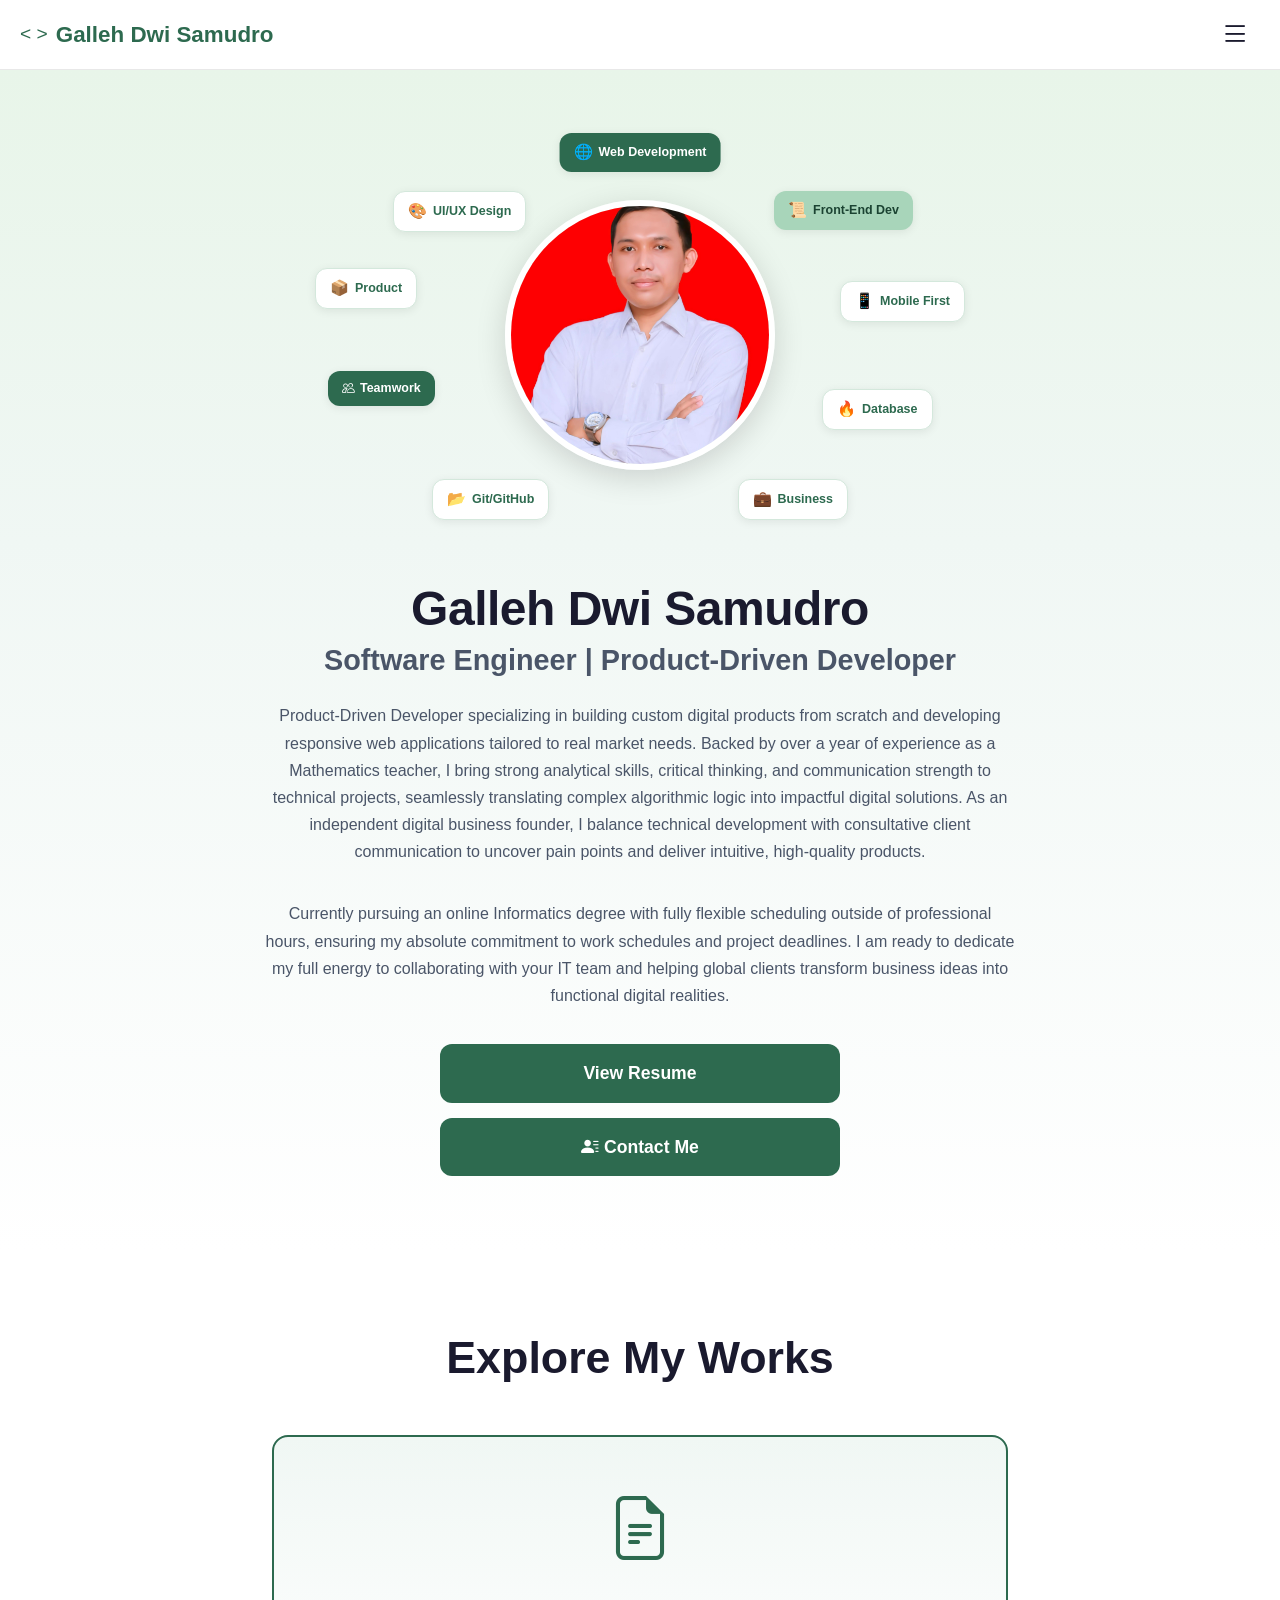
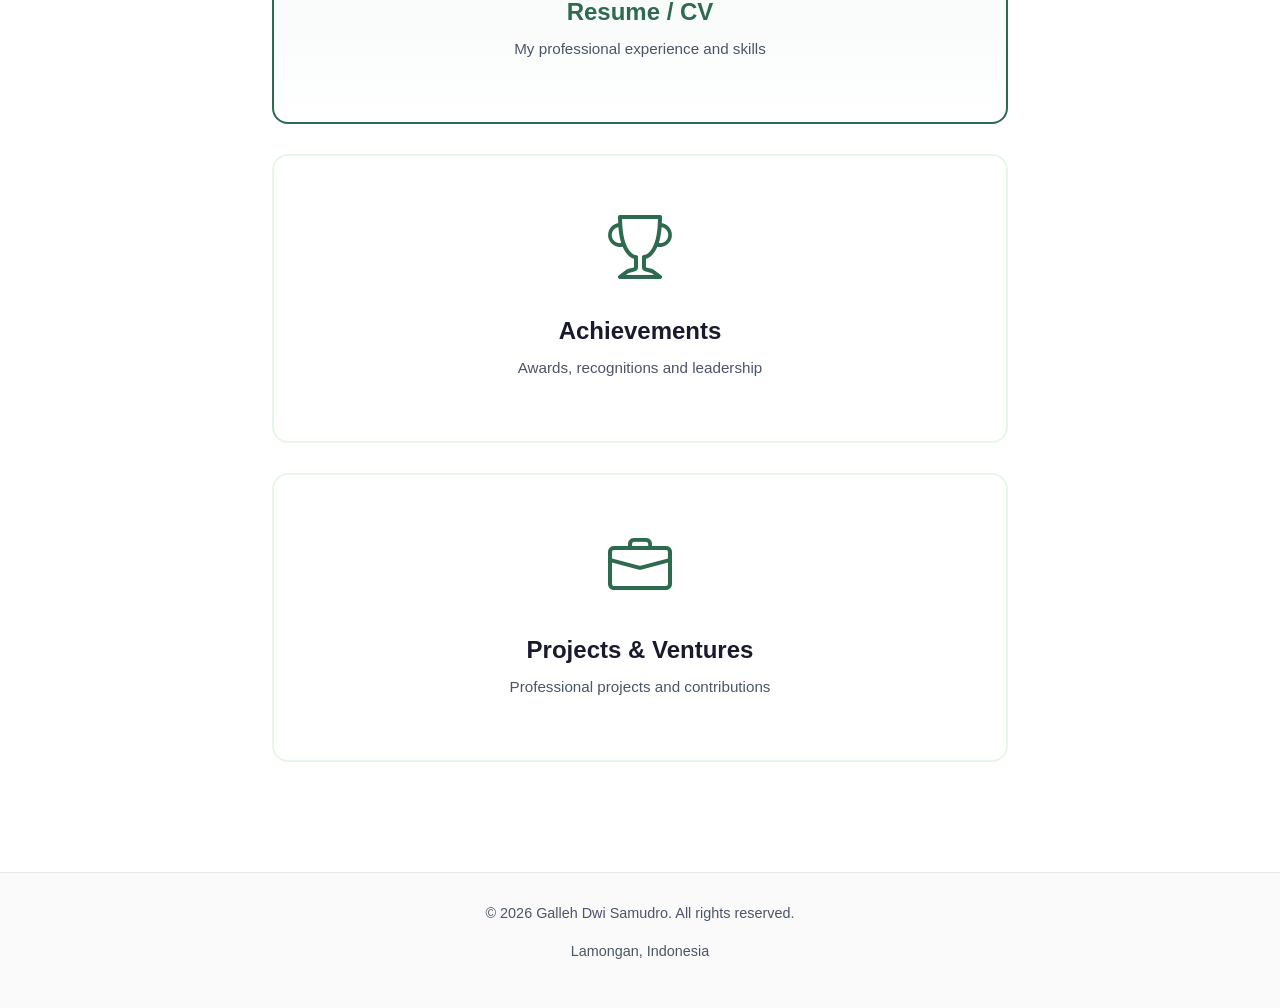
==== commit 3807ae13: "styling position of badge" ====
--- a/index.html
+++ b/index.html
@@ -44,7 +44,7 @@
             </div>
             
             <div class="skill-badge badge-green badge-teamwork">
-                <span class="bi bi-people">️</span> Teamwork
+                <span class="bi bi-people">️ </span> Teamwork
             </div>
 
             <div class="skill-badge badge-light-green badge-js">
--- a/css/style.css
+++ b/css/style.css
@@ -112,13 +112,13 @@
 }
 
 .badge-web { top: 5%; left: 50%; transform: translateX(-50%); }
-.badge-mobile { top: 15%; left: 12%; }
-.badge-firebase { top: 18%; right: 8%; }
-.badge-uiux { top: 38%; right: 0%;  }
+.badge-uiux { top: 18%; left: 12%; }
+.badge-js { top: 18%; right: 8%; }
+.badge-mobile { top: 38%; right: 0%;  }
 .badge-product { top: 35%; left: 0%; }
 
 .badge-teamwork{ top: 58%; left: 2%; }
-.badge-js { top: 62%; right: 5%;  }
+.badge-firebase { top: 62%; right: 5%;  }
 .badge-git { top: 82%; left: 18%; }
 .badge-sales { top: 82%; right: 18%; }
 
@@ -721,13 +721,13 @@
 
     /* Reposisi badges untuk mobile */
     .badge-web { top: 3%; }
-    .badge-mobile { top: 12%; left: 5%; }
-    .badge-firebase { top: 15%; right: 5%; }
-    .badge-uiux { top: 35%; right: -1%;  }
-    .badge-product { top: 32%; left: -1%; }
-
-    .badge-js { top: 58%; right: 0%; }
-    .badge-teamwork { top: 55%; left: 0%;}
+    .badge-uiux { top: 15%; left: 5%; }
+    .badge-js { top: 15%; right: 5%; }
+    .badge-mobile { top: 35%; right: -1%;  }
+    .badge-product { top: 35%; left: -1%; }
+
+    .badge-firebase { top: 58%; right: 0%; }
+    .badge-teamwork { top: 58%; left: 0%;}
     .badge-git { top: 78%; left: 10%; }
     .badge-sales { top: 78%; right: 10%; }
 
@@ -952,11 +952,11 @@
         font-size: 0.8rem;
     }
 
-    .badge-mobile { left: 2%; }
-    .badge-firebase { right: 2%; }
-    .badge-uiux { right: -2%; }
+    .badge-uiux { left: 2%; }
+    .badge-js { right: 2%; }
+    .badge-mobile { right: -2%; }
     .badge-product { left: -2%; }
-    .badge-js { right: -2%; }
+    .badge-firebase { right: -2%; }
     .badge-bootstrap { left: -2%; }
     .badge-git { left: 5%; }
     .badge-sales { right: 5%; }
